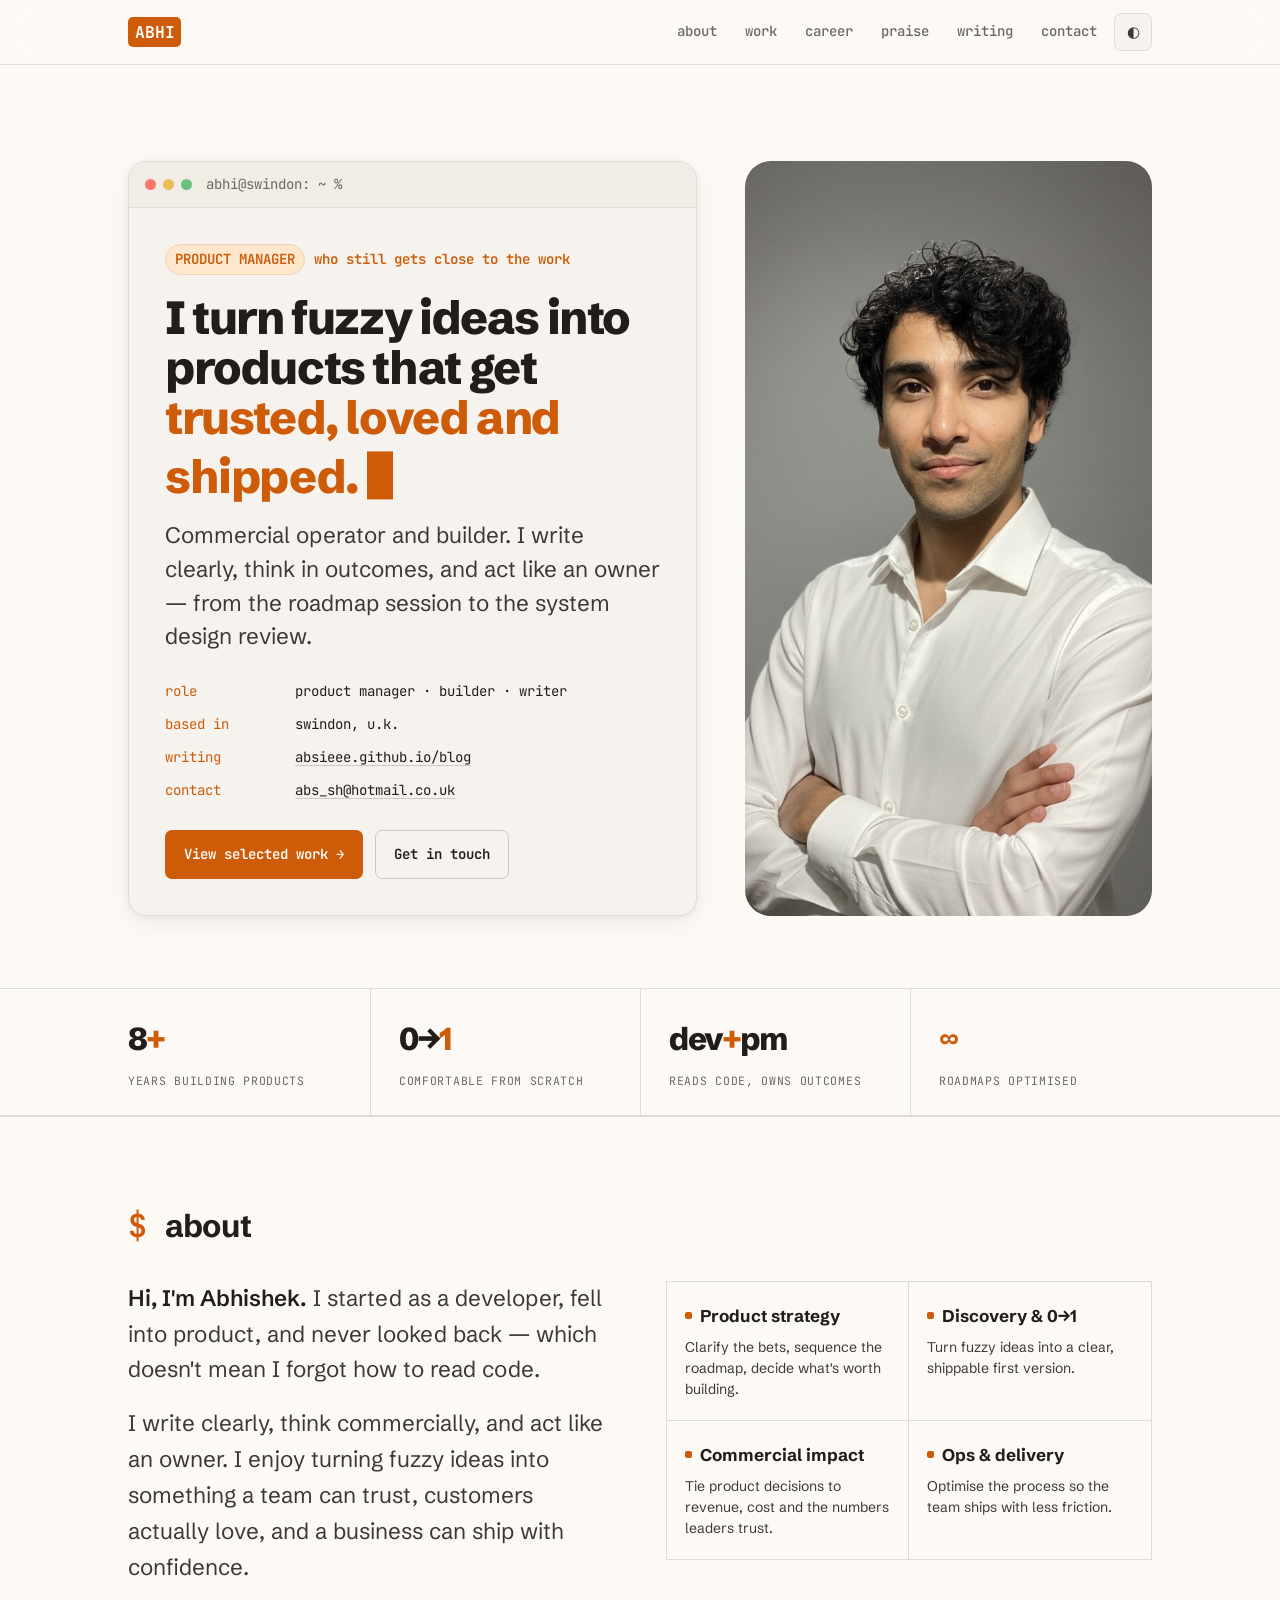
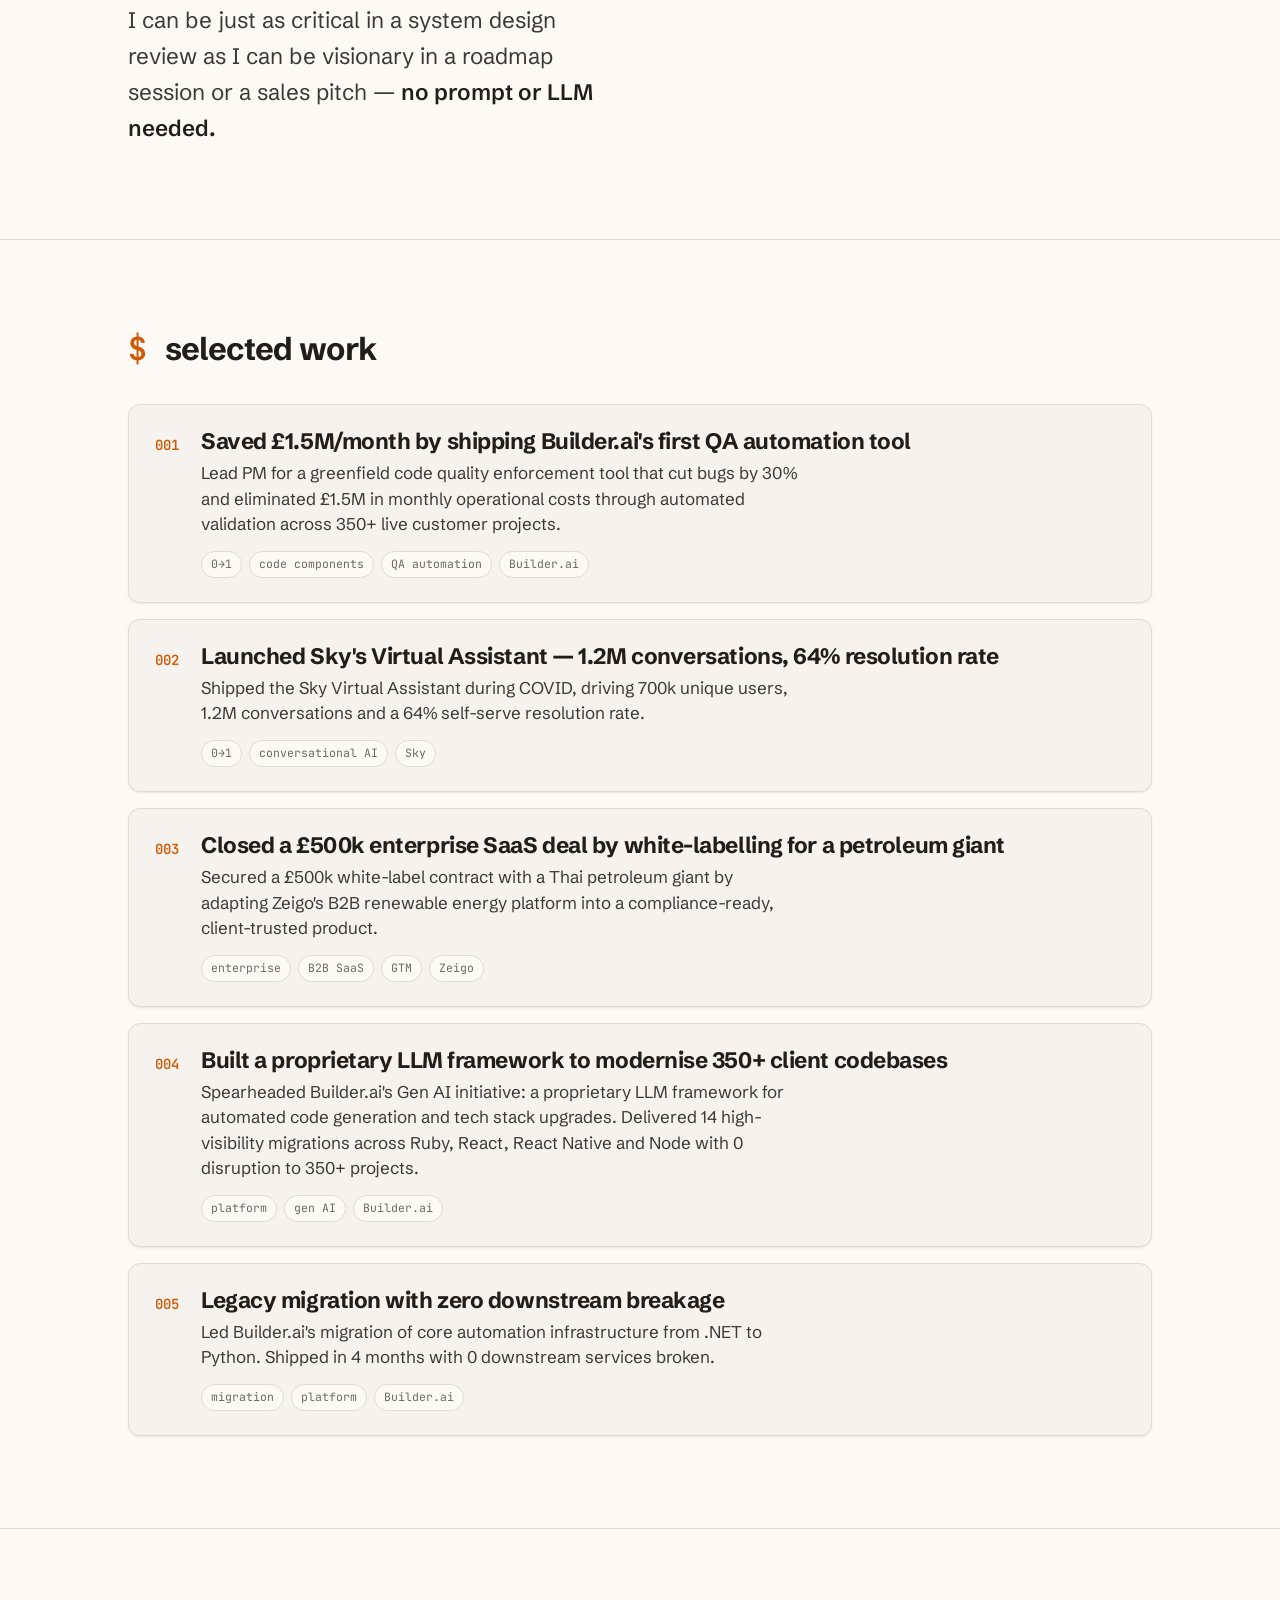
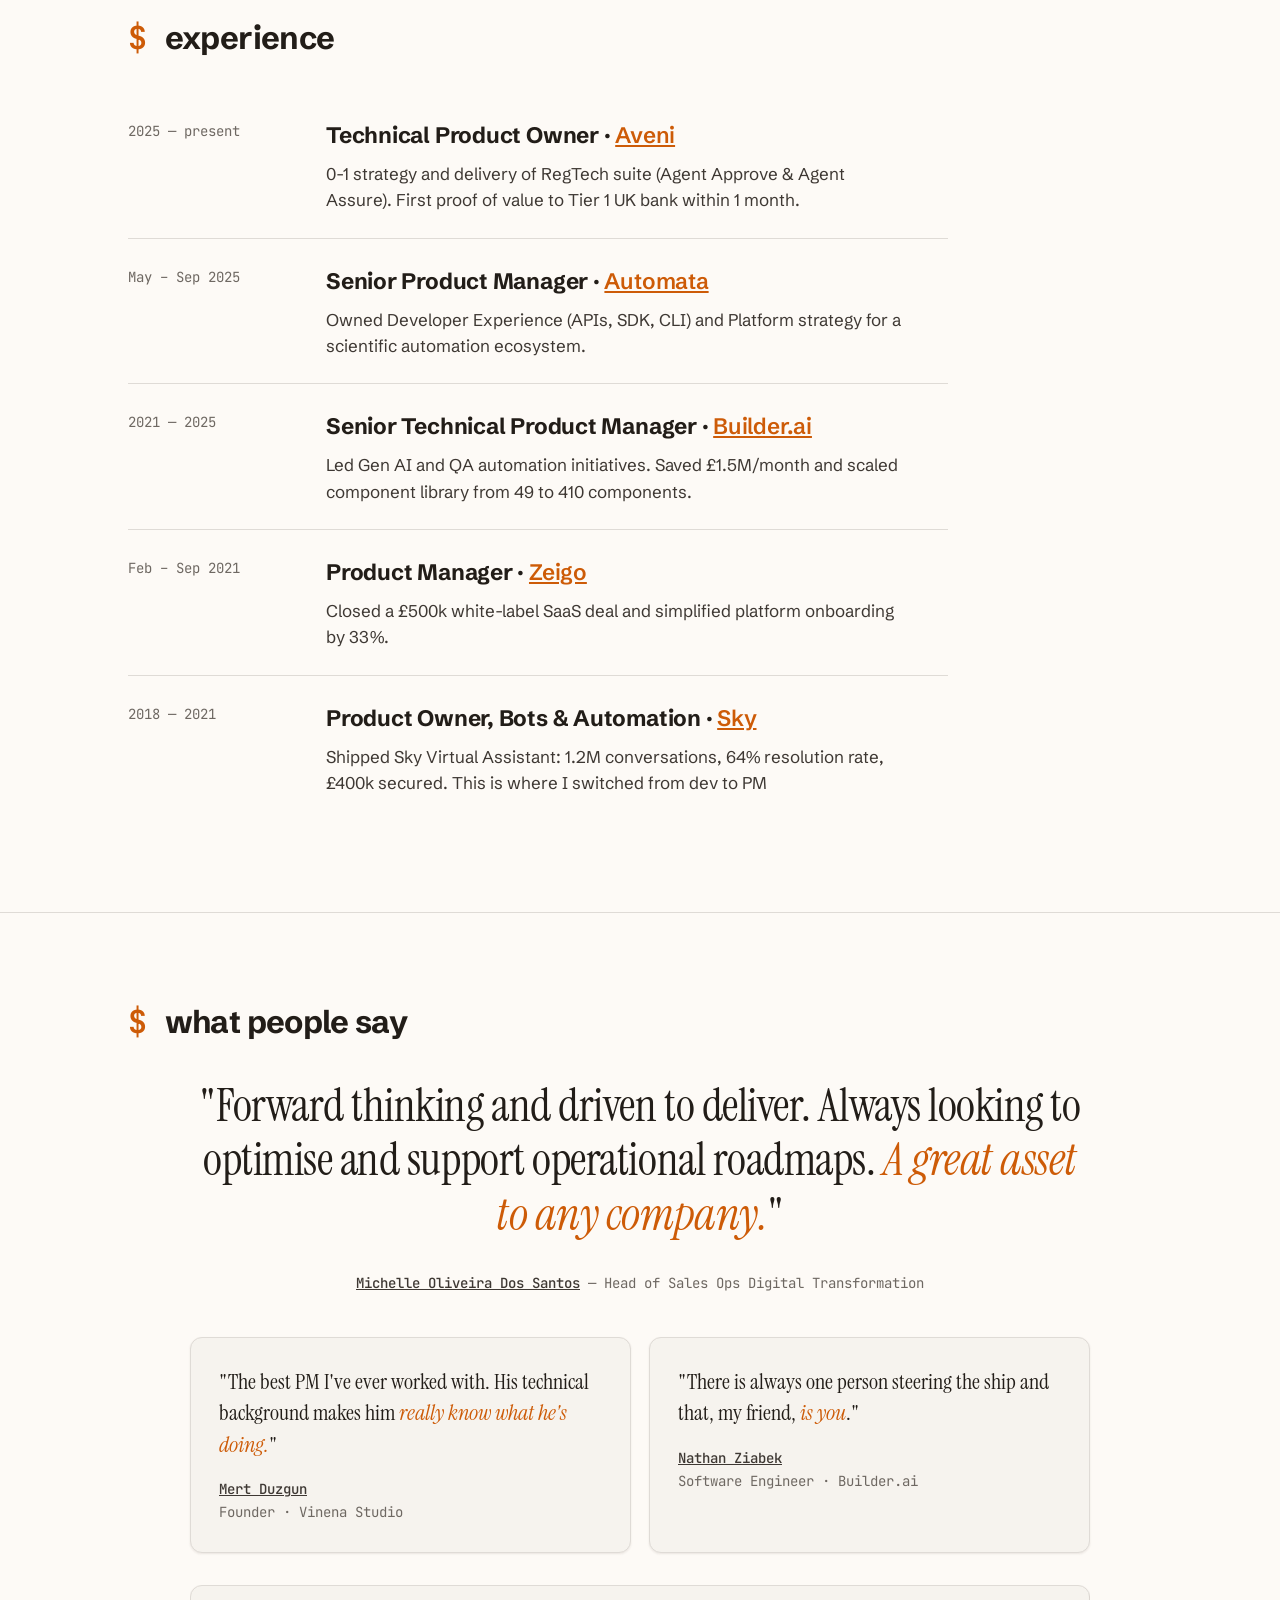
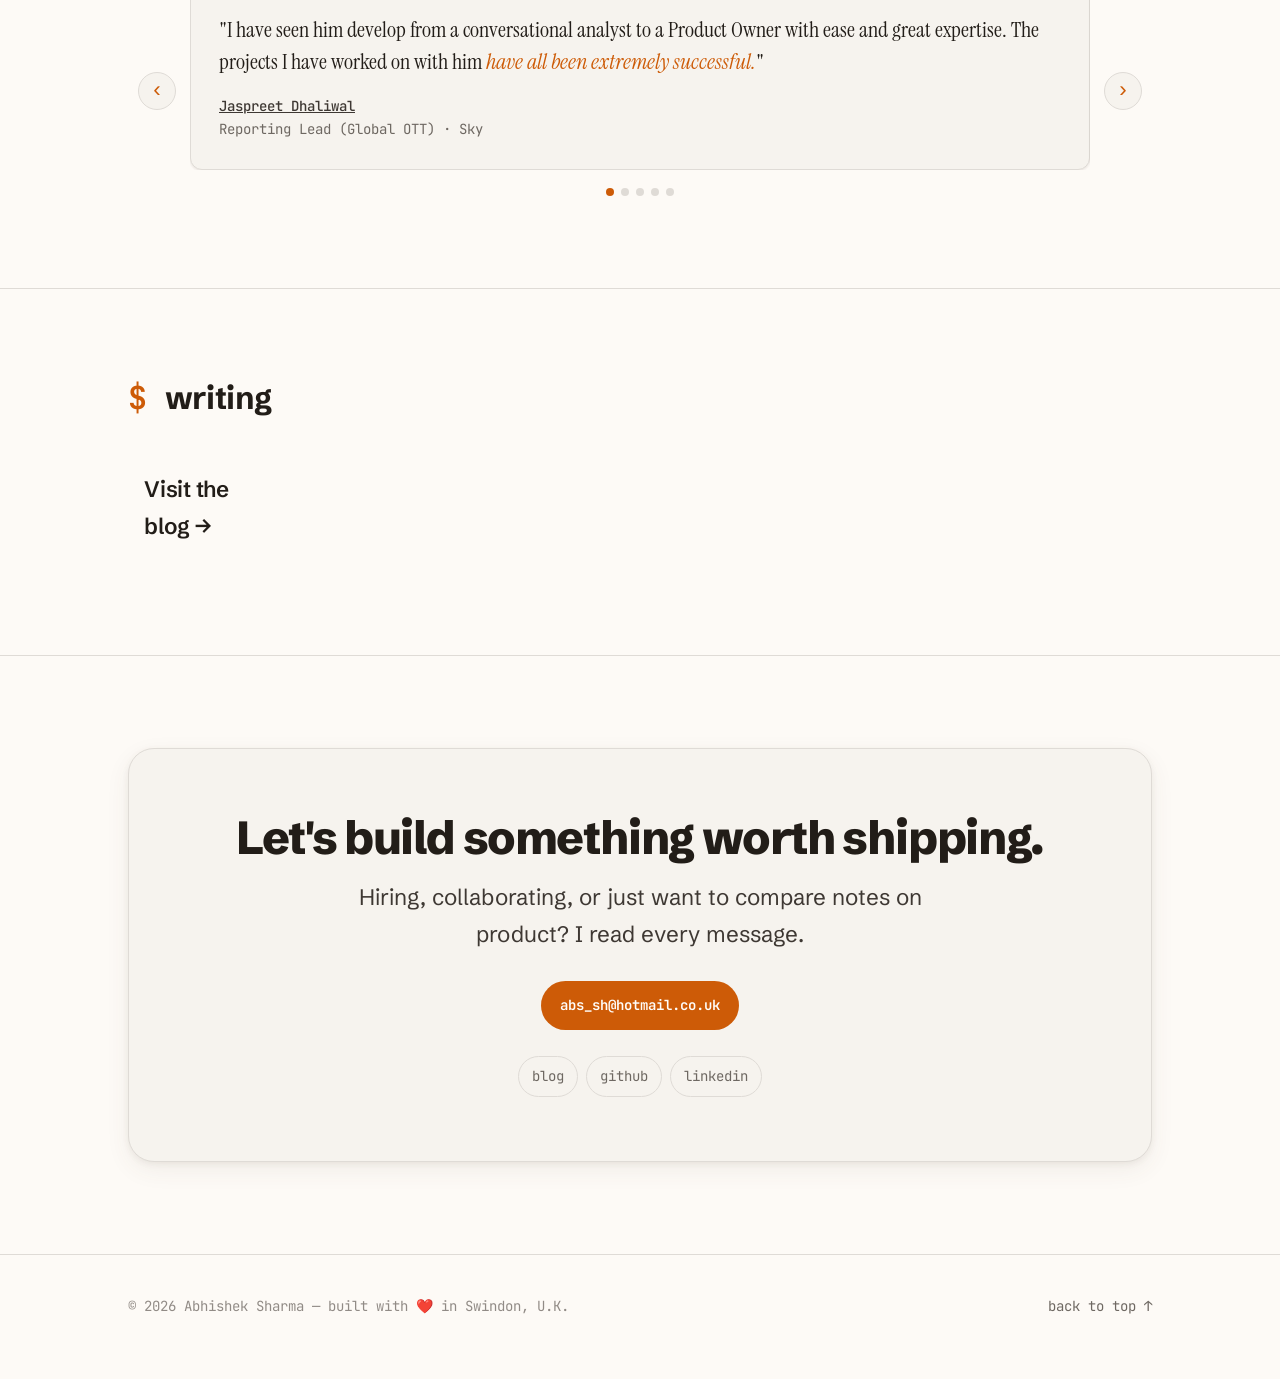
==== index.html @ 7f2d2cd7 "replace inline scripts with <script type="module" src="js/main.js">" ====
<!DOCTYPE html>
<html lang="en" data-theme="light">
<head>
<meta charset="UTF-8">
<meta name="viewport" content="width=device-width, initial-scale=1">
<title>Abhishek Sharma — Product Manager</title>
<link rel="icon" href="favicon.svg" type="image/svg+xml">
<meta name="description" content="Abhishek Sharma — product manager, builder, writer. Commercial operator who still gets close to the work.">
<link rel="preconnect" href="https://fonts.googleapis.com">
<link rel="preconnect" href="https://fonts.gstatic.com" crossorigin>
<link href="https://fonts.googleapis.com/css2?family=Instrument+Serif:ital@0;1&family=Schibsted+Grotesk:wght@400;500;600;700;800&family=JetBrains+Mono:wght@400;500;600;700&display=swap" rel="stylesheet">
<link rel="stylesheet" href="css/tokens.css">
<link rel="stylesheet" href="css/main.css">
</head>
<body>

<header class="bar">
  <div class="wrap">
    <a class="brand" href="#top"><b>ABHI</b></a>
    <nav class="top">
      <a href="#about">about</a>
      <a href="#work">work</a>
      <a href="#experience">career</a>
      <a href="#words">praise</a>
      <a href="#writing">writing</a>
      <a class="cta" href="#contact">contact</a>
      <button class="toggle" id="themeBtn" aria-label="Toggle theme" title="Toggle light / dark">◐</button>
    </nav>
  </div>
</header>

<main id="top">

  <!-- HERO -->
  <section class="hero">
    <div class="wrap hero-grid">
      <div class="term-card">
        <div class="term-head">
          <span class="lights"><i></i><i></i><i></i></span>
          <span class="ttl">abhi@swindon: ~ %</span>
        </div>
        <div class="term-body">
          <div class="kicker"><span class="pill">PRODUCT MANAGER</span> who still gets close to the work</div>
          <h1 class="headline">I turn fuzzy ideas into products that get <em>trusted, loved and shipped.</em><span class="caret"></span></h1>
          <p class="sub">Commercial operator and builder. I write clearly, think in outcomes, and act like an owner — from the roadmap session to the system design review.</p>

          <div class="meta-list">
            <div class="meta-row"><span class="k">role</span><span class="v">product manager · builder · writer</span></div>
            <div class="meta-row"><span class="k">based in</span><span class="v">swindon, u.k.</span></div>
            <div class="meta-row"><span class="k">writing</span><span class="v"><a href="https://absieee.github.io/blog">absieee.github.io/blog</a></span></div>
            <div class="meta-row"><span class="k">contact</span><span class="v"><a href="mailto:abs_sh@hotmail.co.uk">abs_sh@hotmail.co.uk</a></span></div>
          </div>

          <div class="cta-row">
            <a class="btn primary" href="#work">View selected work →</a>
            <a class="btn ghost" href="#contact">Get in touch</a>
          </div>
        </div>
      </div>

      <div class="portrait"><img src="images/photo.jpg" alt="Abhishek Sharma" style="width:100%;height:100%;object-fit:cover;display:block;"></div>
    </div>
  </section>

  <!-- METRICS STRIP -->
  <div class="metrics-wrap">
    <div class="metrics">
      <div class="metric"><div class="big">8<i>+</i></div><div class="cap">years building products</div></div>
      <div class="metric"><div class="big">0→<i>1</i></div><div class="cap">comfortable from scratch</div></div>
      <div class="metric"><div class="big">dev<i>+</i>pm</div><div class="cap">reads code, owns outcomes</div></div>
      <div class="metric"><div class="big"><i>∞</i></div><div class="cap">roadmaps optimised</div></div>
    </div>
  </div>

  <!-- ABOUT + CAPABILITIES -->
  <section class="blk" id="about">
    <div class="wrap">
      <div class="sec-head">
        <h2 class="prompt">about</h2>
      </div>
      <div class="about-grid">
        <div class="about-text">
          <p><strong>Hi, I'm Abhishek.</strong> I started as a developer, fell into product, and never looked back — which doesn't mean I forgot how to read code.</p>
          <p>I write clearly, think commercially, and act like an owner. I enjoy turning fuzzy ideas into something a team can trust, customers actually love, and a business can ship with confidence.</p>
          <p>I can be just as critical in a system design review as I can be visionary in a roadmap session or a sales pitch — <strong>no prompt or LLM needed.</strong></p>
        </div>
        <div class="caps">
          <div class="cap-cell"><div class="h">Product strategy</div><p>Clarify the bets, sequence the roadmap, decide what's worth building.</p></div>
          <div class="cap-cell"><div class="h">Discovery &amp; 0→1</div><p>Turn fuzzy ideas into a clear, shippable first version.</p></div>
          <div class="cap-cell"><div class="h">Commercial impact</div><p>Tie product decisions to revenue, cost and the numbers leaders trust.</p></div>
          <div class="cap-cell"><div class="h">Ops &amp; delivery</div><p>Optimise the process so the team ships with less friction.</p></div>
        </div>
      </div>
    </div>
  </section>

  <!-- SELECTED WORK -->
  <section class="blk" id="work">
    <div class="wrap">
      <div class="sec-head">
        <h2 class="prompt">selected work</h2>
      </div>
      <div id="work-list" class="work-list"></div>
    </div>
  </section>

  <!-- EXPERIENCE -->
  <section class="blk" id="experience">
    <div class="wrap">
      <div class="sec-head">
        <h2 class="prompt">experience</h2>
      </div>
      <div id="experience-tl" class="tl"></div>
    </div>
  </section>

  <!-- TESTIMONIALS -->
  <section class="blk" id="words">
    <div class="wrap">
      <div class="sec-head">
        <h2 class="prompt">what people say</h2>
      </div>

      <div id="pull-quote" class="pull"></div>
      <div id="quotes-row" class="quotes-row"></div>
      <div id="quotes-carousel" class="quotes-carousel" style="display:none">
        <button class="carousel-btn carousel-prev" aria-label="Previous">&#8249;</button>
        <div class="carousel-track-wrap">
          <div id="carousel-track" class="carousel-track"></div>
        </div>
        <button class="carousel-btn carousel-next" aria-label="Next">&#8250;</button>
        <div id="carousel-dots" class="carousel-dots"></div>
      </div>
    </div>
  </section>

  <!-- WRITING -->
  <section class="blk" id="writing">
    <div class="wrap">
      <div class="sec-head">
        <h2 class="prompt">writing</h2>
      </div>
      <div id="posts-list" class="posts"></div>
    </div>
  </section>

  <!-- CONTACT -->
  <section class="blk" id="contact">
    <div class="wrap">
      <div class="contact">
        <h2>Let's build something worth shipping.</h2>
        <p>Hiring, collaborating, or just want to compare notes on product? I read every message.</p>
        <div class="cta-row">
          <a class="btn primary pill-btn" href="mailto:abs_sh@hotmail.co.uk">abs_sh@hotmail.co.uk</a>
        </div>
        <div class="links">
          <a href="https://absieee.github.io/blog">blog</a>
          <a href="https://github.com/absieee">github</a>
          <a href="https://www.linkedin.com/in/abssh/" target="_blank" rel="noopener noreferrer">linkedin</a>
        </div>
      </div>
    </div>
  </section>

</main>

<footer>
  <div class="wrap">
    <span>© 2026 Abhishek Sharma — built with ❤️ in Swindon, U.K.</span>
    <a href="#top">back to top ↑</a>
  </div>
</footer>

<script type="module" src="js/main.js"></script>
</body>
</html>
---- css/tokens.css ----
/* ============================================================
   ABHI — Shared design tokens
   Warm paper + true-dark, refined orange accent.
   Used across all three directions + the design-system doc.
   ============================================================ */

:root {
  /* ---- Warm light (default) ---- */
  --bg:        oklch(0.987 0.006 78);   /* warm paper            */
  --surface:   oklch(0.965 0.008 78);   /* raised card           */
  --surface-2: oklch(0.945 0.010 78);   /* sunken / code well    */
  --text:      oklch(0.235 0.012 60);   /* near-black, warm      */
  --text-2:    oklch(0.345 0.012 60);   /* secondary body        */
  --muted:     oklch(0.520 0.012 62);   /* labels, metadata      */
  --faint:     oklch(0.640 0.010 64);   /* ghosted               */
  --border:    oklch(0.892 0.008 72);   /* hairlines             */
  --border-2:  oklch(0.835 0.010 72);   /* stronger divider      */

  --accent:        oklch(0.605 0.165 47);  /* orange, AA on paper */
  --accent-strong: oklch(0.520 0.150 45);  /* hover / pressed     */
  --accent-tint:   oklch(0.945 0.045 65);  /* soft fill           */
  --accent-line:   oklch(0.880 0.060 60);  /* tinted border       */
  --on-accent:     oklch(0.995 0.004 78);  /* text on orange      */

  --shadow-sm: 0 1px 2px oklch(0.4 0.03 60 / 0.06), 0 1px 3px oklch(0.4 0.03 60 / 0.05);
  --shadow-md: 0 2px 6px oklch(0.4 0.03 60 / 0.07), 0 8px 24px oklch(0.4 0.03 60 / 0.07);
  --shadow-lg: 0 4px 12px oklch(0.4 0.03 60 / 0.08), 0 20px 48px oklch(0.4 0.03 60 / 0.10);

  /* ---- Type ---- */
  --font-sans: "Schibsted Grotesk", ui-sans-serif, system-ui, sans-serif;
  --font-serif: "Newsreader", Georgia, "Times New Roman", serif;
  --font-mono: "JetBrains Mono", ui-monospace, "SF Mono", Menlo, monospace;

  /* ---- Scale (rem) ---- */
  --step--1: clamp(0.82rem, 0.80rem + 0.1vw, 0.875rem);
  --step-0:  clamp(1rem, 0.96rem + 0.18vw, 1.0625rem);
  --step-1:  clamp(1.2rem, 1.12rem + 0.4vw, 1.4rem);
  --step-2:  clamp(1.5rem, 1.34rem + 0.8vw, 2rem);
  --step-3:  clamp(2rem, 1.7rem + 1.5vw, 3rem);
  --step-4:  clamp(2.7rem, 2.1rem + 3vw, 4.5rem);
  --step-5:  clamp(3.4rem, 2.4rem + 5vw, 6rem);

  /* ---- Space / radius ---- */
  --r-sm: 7px;
  --r-md: 12px;
  --r-lg: 18px;
  --r-xl: 26px;
  --maxw: 1080px;
}

:root[data-theme="dark"] {
  --bg:        oklch(0.178 0.010 62);
  --surface:   oklch(0.214 0.012 62);
  --surface-2: oklch(0.246 0.013 62);
  --text:      oklch(0.940 0.010 80);
  --text-2:    oklch(0.840 0.012 78);
  --muted:     oklch(0.680 0.014 72);
  --faint:     oklch(0.560 0.014 68);
  --border:    oklch(0.300 0.012 64);
  --border-2:  oklch(0.360 0.014 64);

  --accent:        oklch(0.760 0.155 58);
  --accent-strong: oklch(0.820 0.150 60);
  --accent-tint:   oklch(0.300 0.060 55);
  --accent-line:   oklch(0.380 0.080 55);
  --on-accent:     oklch(0.180 0.030 60);

  --shadow-sm: 0 1px 2px oklch(0 0 0 / 0.4);
  --shadow-md: 0 2px 8px oklch(0 0 0 / 0.45), 0 12px 32px oklch(0 0 0 / 0.35);
  --shadow-lg: 0 6px 18px oklch(0 0 0 / 0.5), 0 28px 60px oklch(0 0 0 / 0.45);
}

* { box-sizing: border-box; }
html { -webkit-text-size-adjust: 100%; }
body { margin: 0; }

::selection { background: var(--accent-tint); color: var(--text); }

/* Smooth theme transition */
:root, :root * {
  transition: background-color .35s ease, border-color .35s ease, color .25s ease;
}
@media (prefers-reduced-motion: reduce) {
  :root, :root * { transition: none !important; }
}
---- css/main.css ----
body {
  font-family: var(--font-sans);
  background: var(--bg);
  color: var(--text);
  font-size: var(--step-0);
  line-height: 1.65;
  -webkit-font-smoothing: antialiased;
}
a { color: inherit; }
h1, h2, h3, h4 { margin: 0; line-height: 1.08; letter-spacing: -0.02em; font-weight: 700; }
p { margin: 0; }
.wrap { max-width: var(--maxw); margin: 0 auto; padding: 0 28px; }
.serif { font-family: "Instrument Serif", var(--font-serif); font-weight: 400; }
.mono { font-family: var(--font-mono); }
.label { font-family: var(--font-mono); font-size: var(--step--1); color: var(--muted); letter-spacing: 0.02em; font-weight: 500; }
.prompt::before { content: "$ "; color: var(--accent); font-family: var(--font-mono); font-weight: 600; }
.caret {
  display: inline-block;
  width: .55em;
  height: 1.05em;
  background: var(--accent);
  margin-left: .18em;
  transform: translateY(.16em);
  animation: blink 1.15s steps(1) infinite;
}
@keyframes blink { 50% { opacity: 0; } }
@media (prefers-reduced-motion: reduce) { .caret { animation: none; } }

/* ---- top bar ---- */
header.bar {
  position: sticky;
  top: 0;
  z-index: 40;
  background: color-mix(in oklab, var(--bg) 82%, transparent);
  backdrop-filter: blur(12px) saturate(1.3);
  border-bottom: 1px solid var(--border);
}
.bar .wrap { display: flex; align-items: center; justify-content: space-between; height: 64px; }
.brand {
  display: flex;
  align-items: center;
  gap: 10px;
  font-family: var(--font-mono);
  font-weight: 700;
  font-size: 1.02rem;
  letter-spacing: -0.01em;
  text-decoration: none;
  color: var(--text);
}
.brand b { background: var(--accent); color: var(--on-accent); padding: 2px 7px; border-radius: 5px; }
nav.top { display: flex; gap: 6px; align-items: center; }
nav.top a {
  font-family: var(--font-mono);
  font-size: var(--step--1);
  text-decoration: none;
  color: var(--muted);
  padding: 7px 11px;
  border-radius: var(--r-sm);
  font-weight: 500;
}
nav.top a:hover { color: var(--text); background: var(--surface); }
.toggle {
  display: inline-grid;
  place-items: center;
  width: 38px;
  height: 38px;
  border-radius: var(--r-sm);
  border: 1px solid var(--border);
  background: var(--surface);
  cursor: pointer;
  color: var(--text-2);
  font-size: 15px;
}
.toggle:hover { border-color: var(--border-2); color: var(--accent); }
@media (max-width: 740px) { nav.top a:not(.cta) { display: none; } }

/* ---- hero ---- */
.hero { padding: clamp(48px, 8vw, 96px) 0 0; }
.hero-grid {
  display: grid;
  grid-template-columns: 1.4fr 1fr;
  gap: clamp(24px, 4vw, 48px);
  align-items: start;
}
@media (max-width: 860px) { .hero-grid { grid-template-columns: 1fr; } }
.term-card {
  background: var(--surface);
  border: 1px solid var(--border);
  border-radius: var(--r-lg);
  box-shadow: var(--shadow-md);
  overflow: hidden;
}
.term-head {
  display: flex;
  align-items: center;
  gap: 8px;
  padding: 11px 16px;
  border-bottom: 1px solid var(--border);
  background: var(--surface-2);
}
.term-head .lights { display: flex; gap: 7px; }
.term-head .lights i { width: 11px; height: 11px; border-radius: 50%; display: block; }
.term-head .lights i:nth-child(1) { background: oklch(0.72 0.16 28); }
.term-head .lights i:nth-child(2) { background: oklch(0.82 0.13 85); }
.term-head .lights i:nth-child(3) { background: oklch(0.74 0.13 150); }
.term-head .ttl { font-family: var(--font-mono); font-size: var(--step--1); color: var(--muted); margin-left: 6px; }
.term-body { padding: clamp(22px, 3.5vw, 36px); }
.kicker {
  display: inline-flex;
  align-items: center;
  gap: 9px;
  font-family: var(--font-mono);
  font-size: var(--step--1);
  color: var(--accent);
  font-weight: 600;
  margin-bottom: 18px;
}
.kicker .pill {
  border: 1px solid var(--accent-line);
  background: var(--accent-tint);
  color: var(--accent);
  padding: 3px 9px;
  border-radius: 100px;
}
h1.headline { font-size: var(--step-3); font-weight: 800; letter-spacing: -0.03em; max-width: 20ch; }
h1.headline em { font-style: normal; color: var(--accent); }
.sub { color: var(--text-2); font-size: var(--step-1); max-width: 54ch; margin-top: 18px; line-height: 1.5; }
.meta-list { margin-top: 26px; display: grid; gap: 10px; max-width: 520px; }
.meta-row {
  display: grid;
  grid-template-columns: 118px 1fr;
  gap: 12px;
  align-items: baseline;
  font-family: var(--font-mono);
  font-size: var(--step--1);
}
.meta-row .k { color: var(--accent); }
.meta-row .v a { color: var(--text); text-decoration: underline; text-decoration-color: var(--border-2); text-underline-offset: 3px; }
.meta-row .v a:hover { text-decoration-color: var(--accent); color: var(--accent); }
.cta-row { display: flex; flex-wrap: wrap; gap: 12px; margin-top: 28px; }
.btn {
  display: inline-flex;
  align-items: center;
  gap: 9px;
  font-family: var(--font-mono);
  font-weight: 600;
  font-size: var(--step--1);
  padding: 12px 18px;
  border-radius: var(--r-sm);
  text-decoration: none;
  cursor: pointer;
  border: 1px solid transparent;
}
.btn.primary { background: var(--accent); color: var(--on-accent); }
.btn.primary:hover { background: var(--accent-strong); }
.btn.ghost { background: transparent; color: var(--text); border-color: var(--border-2); }
.btn.ghost:hover { border-color: var(--accent); color: var(--accent); }
.btn.pill-btn { border-radius: 100px; }

/* portrait placeholder */
.portrait { border-radius: var(--r-xl); overflow: hidden; align-self: stretch; min-height: 380px; }
.portrait .ph { width: 100%; height: 100%; }
.ph {
  outline: 1px dashed var(--border-2);
  background: repeating-linear-gradient(
    135deg,
    transparent 0 11px,
    color-mix(in oklab, var(--accent) 9%, transparent) 11px 12px
  );
  display: grid;
  place-items: center;
  font-family: var(--font-mono);
  font-size: var(--step--1);
  color: var(--muted);
  text-align: center;
  padding: 18px;
  border-radius: var(--r-sm);
}
@media (max-width: 860px) { .portrait { max-width: 300px; min-height: 320px; order: -1; } }

/* ---- metrics strip ---- */
.metrics-wrap {
  border-top: 1px solid var(--border);
  border-bottom: 1px solid var(--border);
  margin-top: clamp(40px, 6vw, 72px);
}
.metrics {
  display: grid;
  grid-template-columns: repeat(4, 1fr);
  max-width: var(--maxw);
  margin: 0 auto;
}
.metric { padding: 24px 28px; border-left: 1px solid var(--border); }
.metric:first-child { border-left: none; }
.metric .big { font-size: var(--step-2); font-weight: 800; letter-spacing: -0.04em; color: var(--text); }
.metric .big i { font-style: normal; color: var(--accent); }
.metric .cap {
  font-family: var(--font-mono);
  font-size: 11.5px;
  color: var(--muted);
  margin-top: 6px;
  text-transform: uppercase;
  letter-spacing: 0.06em;
}
@media (max-width: 760px) {
  .metrics { grid-template-columns: 1fr 1fr; }
  .metric:nth-child(3) { border-left: none; }
}

/* ---- section frame ---- */
section.blk { padding: clamp(54px, 8vw, 92px) 0; border-top: 1px solid var(--border); }
.sec-head { display: flex; align-items: baseline; gap: 14px; margin-bottom: 38px; flex-wrap: wrap; }
.sec-head h2 { font-size: var(--step-2); font-weight: 700; }
.sec-no { font-family: var(--font-mono); font-size: var(--step--1); color: var(--accent); font-weight: 600; }
.sec-note { font-family: var(--font-mono); font-size: var(--step--1); color: var(--faint); margin-left: auto; }

/* ---- about ---- */
.about-grid { display: grid; grid-template-columns: 1fr 1fr; gap: clamp(24px, 4vw, 52px); }
.about-text { display: grid; gap: 18px; max-width: 560px; }
.about-text p { color: var(--text-2); font-size: var(--step-1); line-height: 1.6; }
.about-text p strong { color: var(--text); font-weight: 600; }
.caps {
  display: grid;
  grid-template-columns: 1fr 1fr;
  gap: 1px;
  background: var(--border);
  border: 1px solid var(--border);
  align-self: start;
}
.cap-cell { background: var(--bg); padding: 20px 18px; }
.cap-cell .h { font-weight: 700; font-size: var(--step-0); display: flex; align-items: center; gap: 8px; }
.cap-cell .h::before { content: ""; width: 7px; height: 7px; background: var(--accent); border-radius: 2px; }
.cap-cell p { font-size: var(--step--1); color: var(--text-2); margin-top: 7px; line-height: 1.5; }
@media (max-width: 760px) { .about-grid { grid-template-columns: 1fr; } }

/* ---- work ---- */
.work-list { display: grid; gap: 16px; }
.case {
  display: grid;
  grid-template-columns: auto 1fr auto;
  gap: 22px;
  align-items: center;
  text-decoration: none;
  color: inherit;
  background: var(--surface);
  border: 1px solid var(--border);
  border-radius: var(--r-md);
  padding: 24px 26px;
  box-shadow: var(--shadow-sm);
  transition: transform .18s ease, box-shadow .2s ease, border-color .2s ease;
}
.case:hover { transform: translateY(-3px); box-shadow: var(--shadow-md); border-color: var(--accent-line); }
.case .idx { font-family: var(--font-mono); font-size: var(--step--1); color: var(--accent); font-weight: 600; align-self: start; padding-top: 5px; }
.case h3 { font-size: var(--step-1); font-weight: 700; letter-spacing: -0.02em; }
.case .desc { color: var(--text-2); margin-top: 7px; font-size: var(--step-0); line-height: 1.5; max-width: 60ch; }
.case .chips { display: flex; flex-wrap: wrap; gap: 7px; margin-top: 14px; }
.case .chip {
  font-family: var(--font-mono);
  font-size: 11.5px;
  color: var(--muted);
  border: 1px solid var(--border);
  padding: 3px 9px;
  border-radius: 100px;
  background: var(--bg);
}
.case .arrow {
  font-family: var(--font-mono);
  color: var(--faint);
  font-size: 1.2rem;
  align-self: center;
  transition: transform .2s ease, color .2s ease;
}
.case:hover .arrow { transform: translateX(4px); color: var(--accent); }
@media (max-width: 640px) {
  .case { grid-template-columns: auto 1fr; }
  .case .arrow { display: none; }
}

/* ---- testimonials ---- */
.pull { max-width: 900px; margin: 0 auto; text-align: center; }
.pull blockquote {
  font-family: "Instrument Serif", var(--font-serif);
  font-weight: 400;
  font-size: var(--step-3);
  line-height: 1.18;
  letter-spacing: -0.01em;
  color: var(--text);
  margin: 0;
}
.pull blockquote .it { font-style: italic; color: var(--accent); }
.pull .by { margin-top: 30px; font-family: var(--font-mono); font-size: var(--step--1); color: var(--muted); }
.pull .by b { color: var(--text-2); font-weight: 500; }
.quotes-row {
  display: grid;
  grid-template-columns: 1fr 1fr;
  gap: 18px;
  margin-top: 42px;
  max-width: 900px;
  margin-left: auto;
  margin-right: auto;
}
.quote-card {
  background: var(--surface);
  border: 1px solid var(--border);
  border-radius: var(--r-md);
  padding: 28px;
  box-shadow: var(--shadow-sm);
}
.quote-card blockquote {
  font-family: "Instrument Serif", var(--font-serif);
  font-weight: 400;
  font-size: var(--step-1);
  line-height: 1.4;
  color: var(--text);
  margin: 0;
}
.quote-card blockquote .it { font-style: italic; color: var(--accent); }
.quote-card .by { margin-top: 18px; font-family: var(--font-mono); font-size: var(--step--1); color: var(--muted); }
.quote-card .by b { color: var(--text-2); font-weight: 500; }
@media (max-width: 720px) { .quotes-row { grid-template-columns: 1fr; } }

/* ---- testimonials carousel ---- */
.quotes-carousel {
  position: relative;
  max-width: 900px;
  margin: 32px auto 0;
  display: flex;
  flex-direction: column;
  align-items: center;
  gap: 18px;
}
.carousel-track-wrap {
  width: 100%;
  overflow: hidden;
}
.carousel-track {
  display: flex;
  transition: transform 0.35s cubic-bezier(0.4, 0, 0.2, 1);
}
.carousel-track .quote-card {
  flex: 0 0 100%;
  width: 100%;
  box-sizing: border-box;
}
.carousel-btn {
  position: absolute;
  top: 50%;
  transform: translateY(-50%);
  background: var(--surface);
  border: 1px solid var(--border);
  border-radius: 50%;
  width: 38px;
  height: 38px;
  font-size: 1.4rem;
  line-height: 1;
  color: var(--accent);
  cursor: pointer;
  display: flex;
  align-items: center;
  justify-content: center;
  z-index: 1;
  transition: background 0.15s;
}
.carousel-btn:hover { background: var(--border); }
.carousel-prev { left: -52px; }
.carousel-next { right: -52px; }
.carousel-dots {
  display: flex;
  gap: 7px;
}
.carousel-dot {
  width: 8px;
  height: 8px;
  border-radius: 50%;
  background: var(--border);
  border: none;
  cursor: pointer;
  padding: 0;
  transition: background 0.2s;
}
.carousel-dot.active { background: var(--accent); }
@media (max-width: 820px) {
  .carousel-prev { left: 0; }
  .carousel-next { right: 0; }
  .carousel-track-wrap { padding: 0 44px; }
}

/* ---- experience timeline ---- */
.tl { display: grid; gap: 0; max-width: 820px; }
.tl-item { display: grid; grid-template-columns: 170px 1fr; gap: 28px; padding: 24px 0; border-top: 1px solid var(--border); }
.tl-item:first-child { border-top: none; }
.tl-when { font-family: var(--font-mono); font-size: var(--step--1); color: var(--muted); padding-top: 3px; }
.tl-role { font-size: var(--step-1); font-weight: 700; letter-spacing: -0.01em; }
.tl-co { color: var(--accent); font-weight: 600; }
.tl-desc { color: var(--text-2); margin-top: 7px; line-height: 1.55; font-size: var(--step-0); max-width: 58ch; }
@media (max-width: 600px) { .tl-item { grid-template-columns: 1fr; gap: 6px; } }

/* ---- writing ---- */
.posts { display: grid; gap: 2px; }
.post {
  display: grid;
  grid-template-columns: 128px 1fr auto;
  gap: 20px;
  align-items: baseline;
  text-decoration: none;
  color: inherit;
  padding: 18px 16px;
  border-radius: var(--r-sm);
  transition: background .16s ease;
}
.post:hover { background: var(--surface); }
.post .date { font-family: var(--font-mono); font-size: var(--step--1); color: var(--faint); }
.post .pt { font-size: var(--step-1); font-weight: 600; letter-spacing: -0.01em; }
.post:hover .pt { color: var(--accent); }
.post .rd { font-family: var(--font-mono); font-size: var(--step--1); color: var(--faint); }
@media (max-width: 600px) {
  .post { grid-template-columns: 1fr; gap: 4px; }
  .post .rd { display: none; }
}

/* ---- contact ---- */
.contact {
  background: var(--surface);
  border: 1px solid var(--border);
  border-radius: var(--r-xl);
  padding: clamp(34px, 6vw, 64px);
  box-shadow: var(--shadow-md);
  text-align: center;
}
.contact h2 { font-size: var(--step-3); font-weight: 800; letter-spacing: -0.03em; }
.contact p { color: var(--text-2); font-size: var(--step-1); max-width: 46ch; margin: 16px auto 0; }
.contact .cta-row { justify-content: center; }
.links { display: flex; gap: 8px; justify-content: center; margin-top: 26px; flex-wrap: wrap; }
.links a {
  font-family: var(--font-mono);
  font-size: var(--step--1);
  color: var(--muted);
  text-decoration: none;
  padding: 8px 13px;
  border: 1px solid var(--border);
  border-radius: 100px;
}
.links a:hover { color: var(--accent); border-color: var(--accent-line); }

footer { padding: 40px 0 60px; border-top: 1px solid var(--border); }
footer .wrap {
  display: flex;
  justify-content: space-between;
  align-items: center;
  flex-wrap: wrap;
  gap: 14px;
  font-family: var(--font-mono);
  font-size: var(--step--1);
  color: var(--faint);
}
footer .wrap a { color: var(--muted); text-decoration: none; }
footer .wrap a:hover { color: var(--accent); }
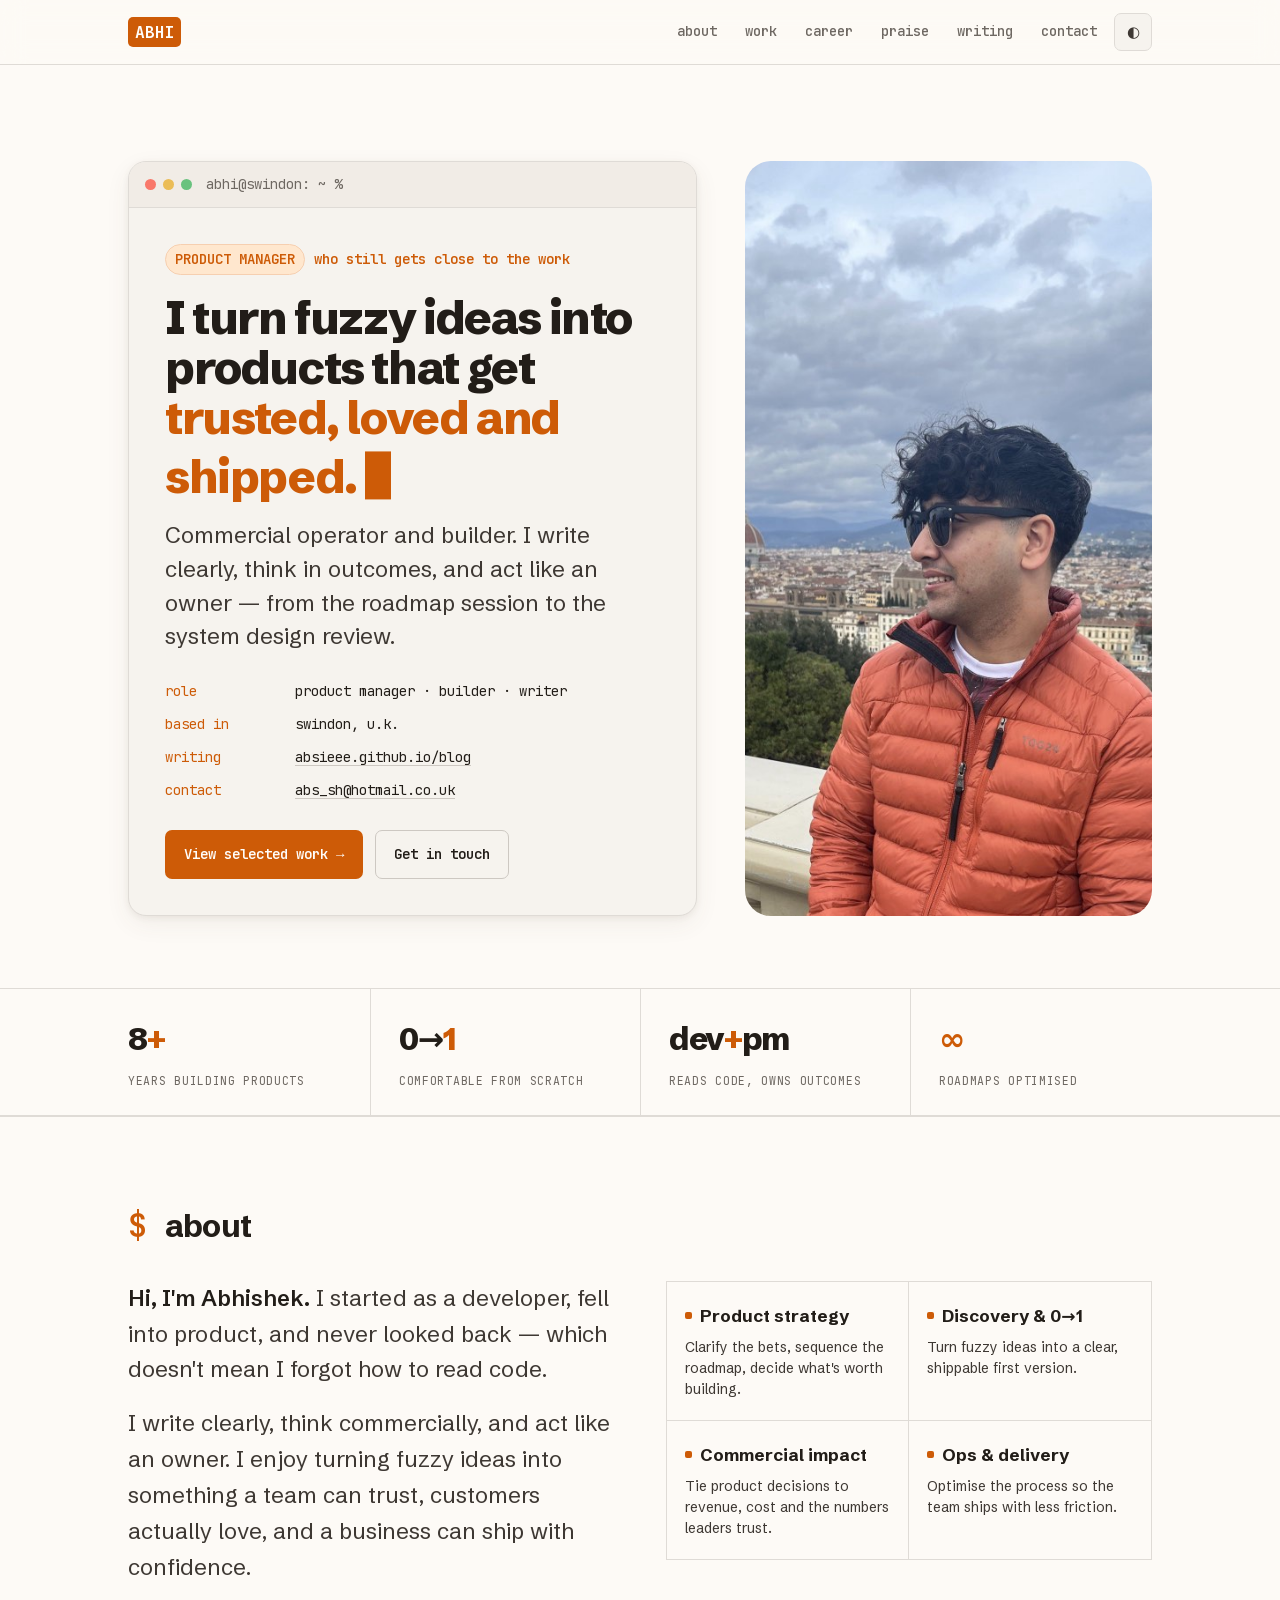
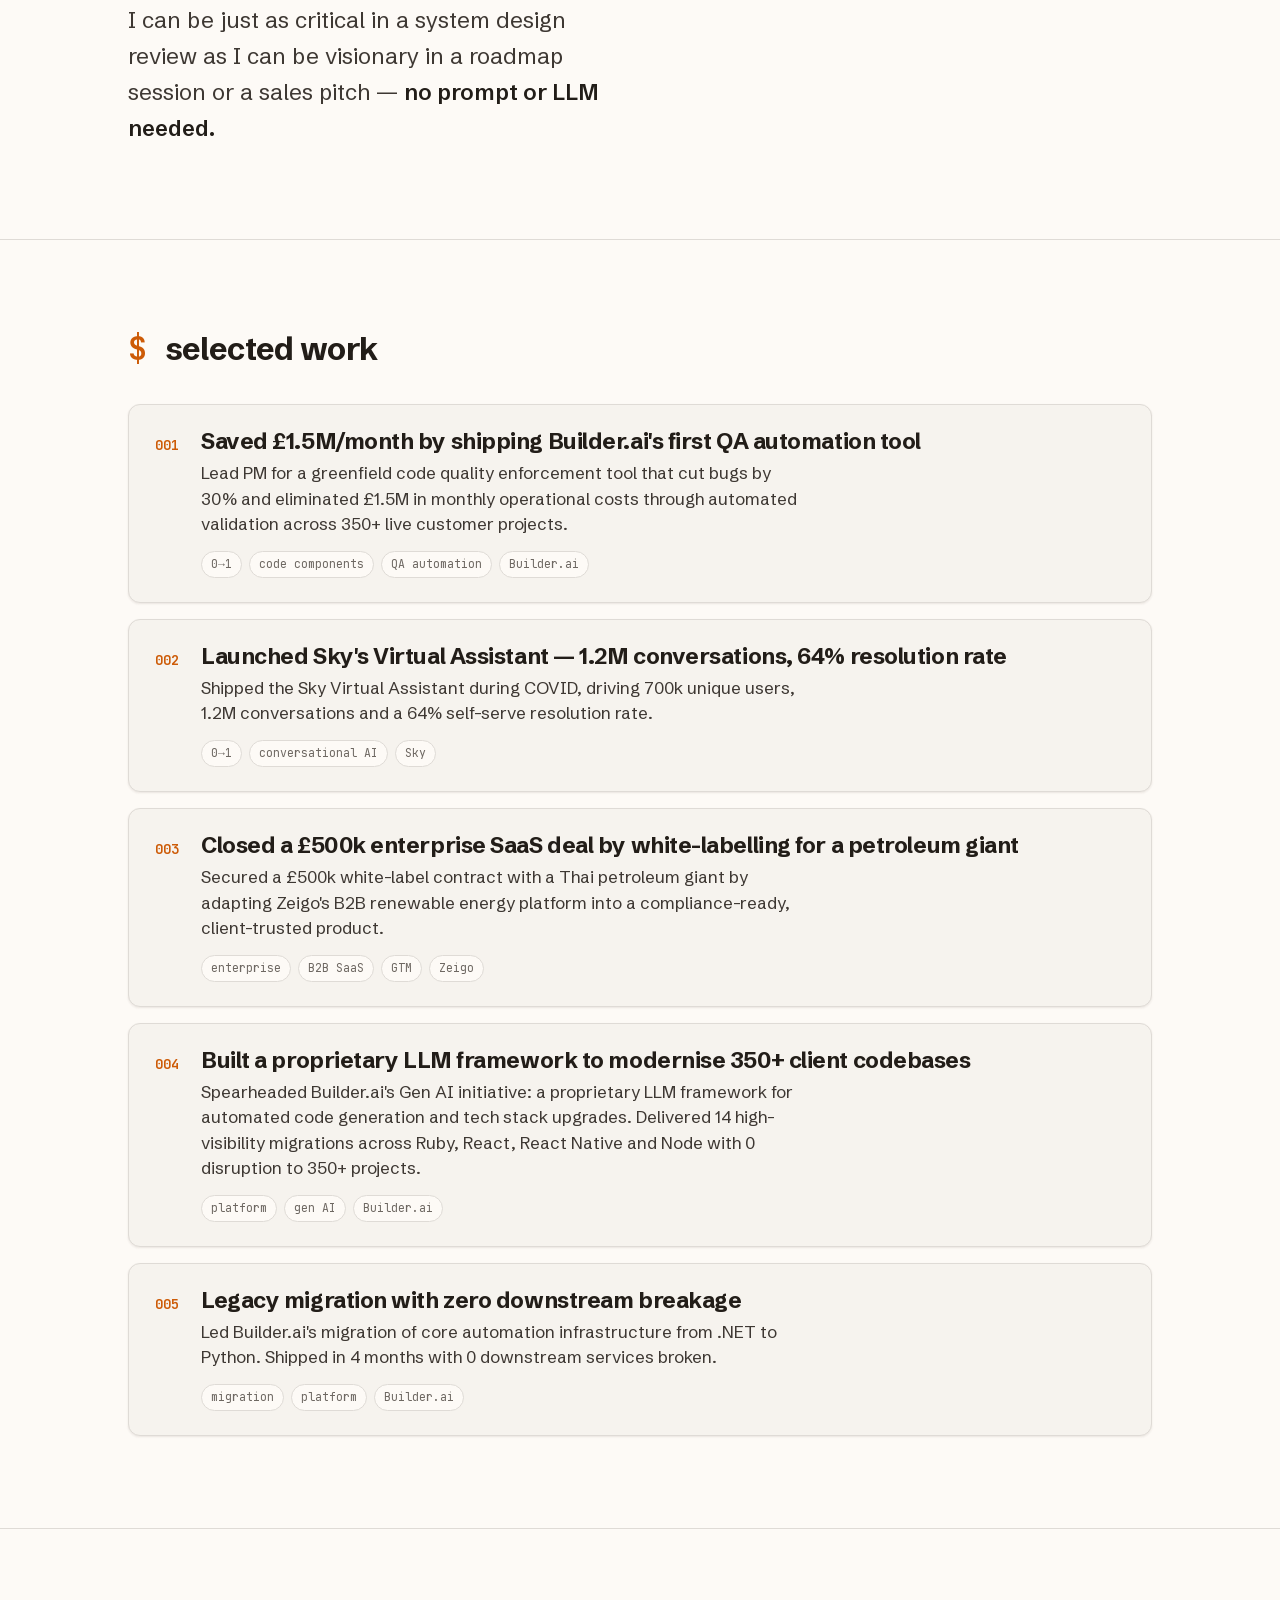
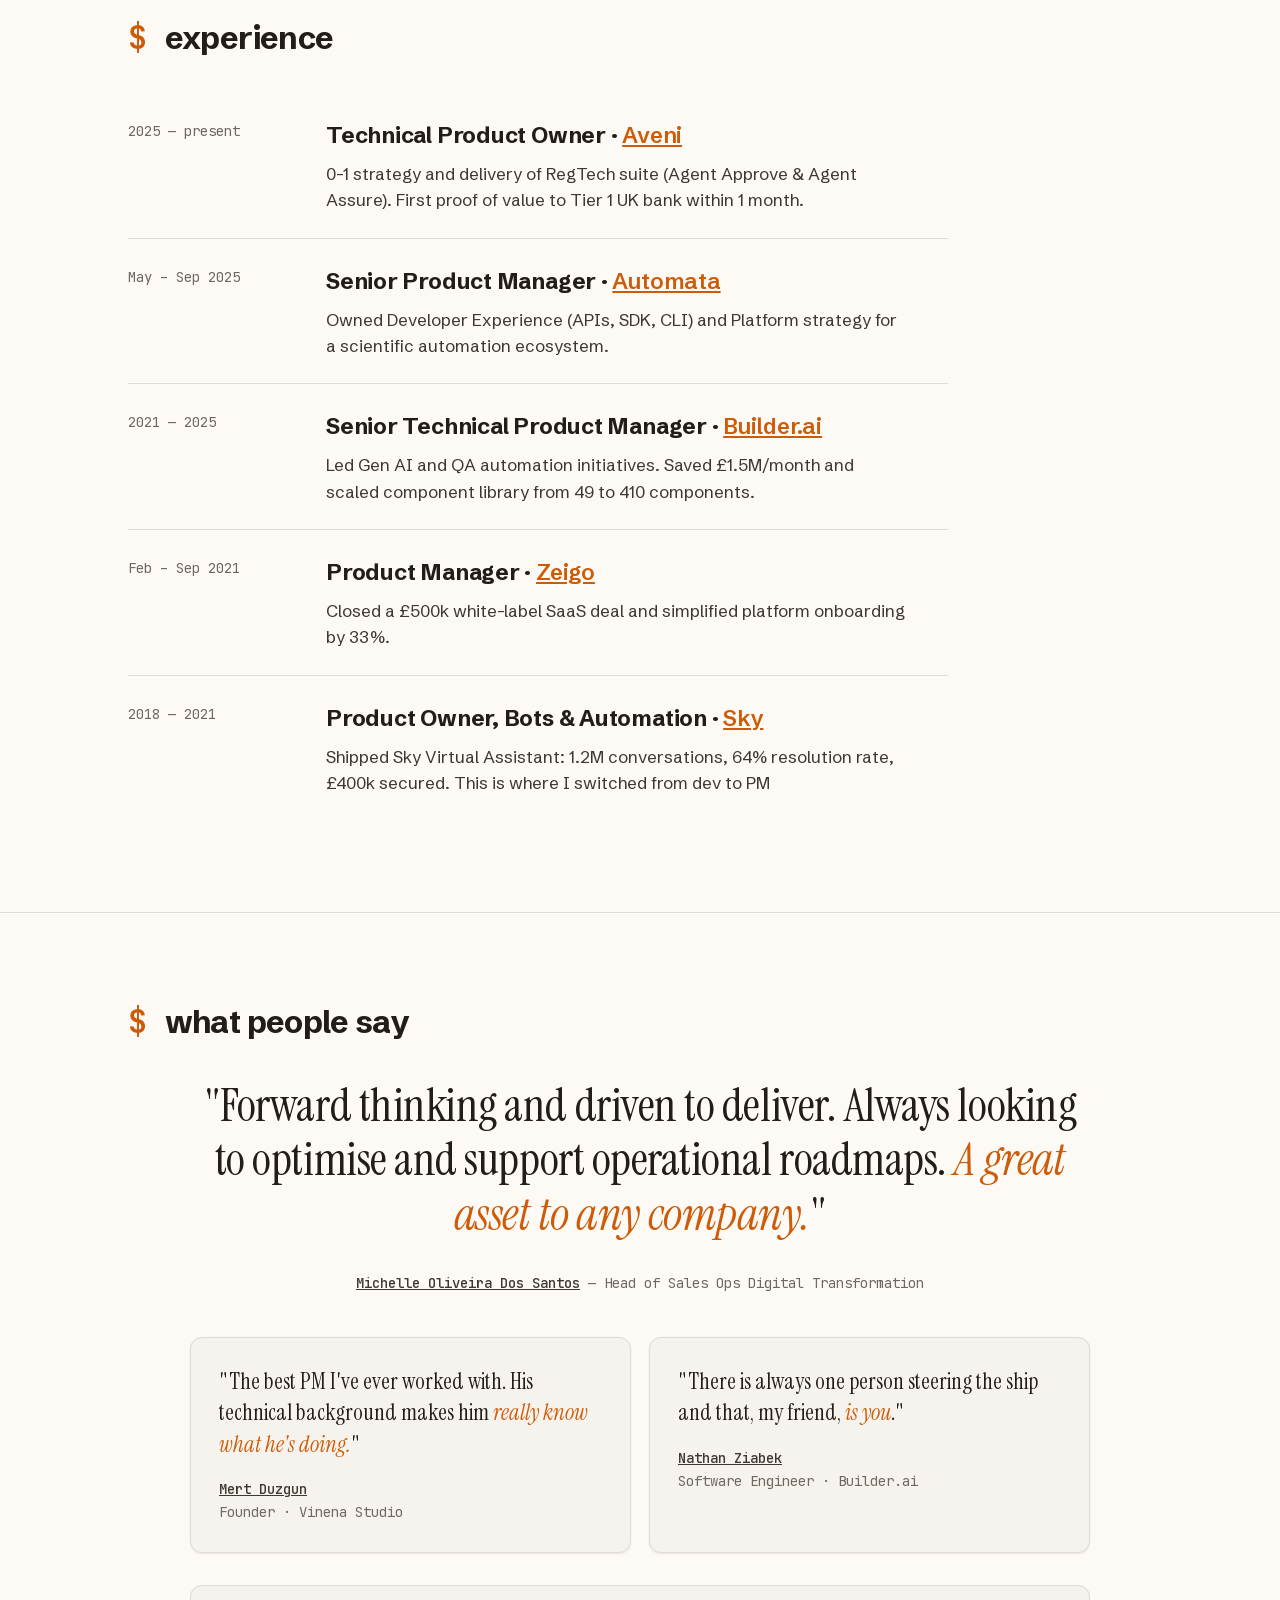
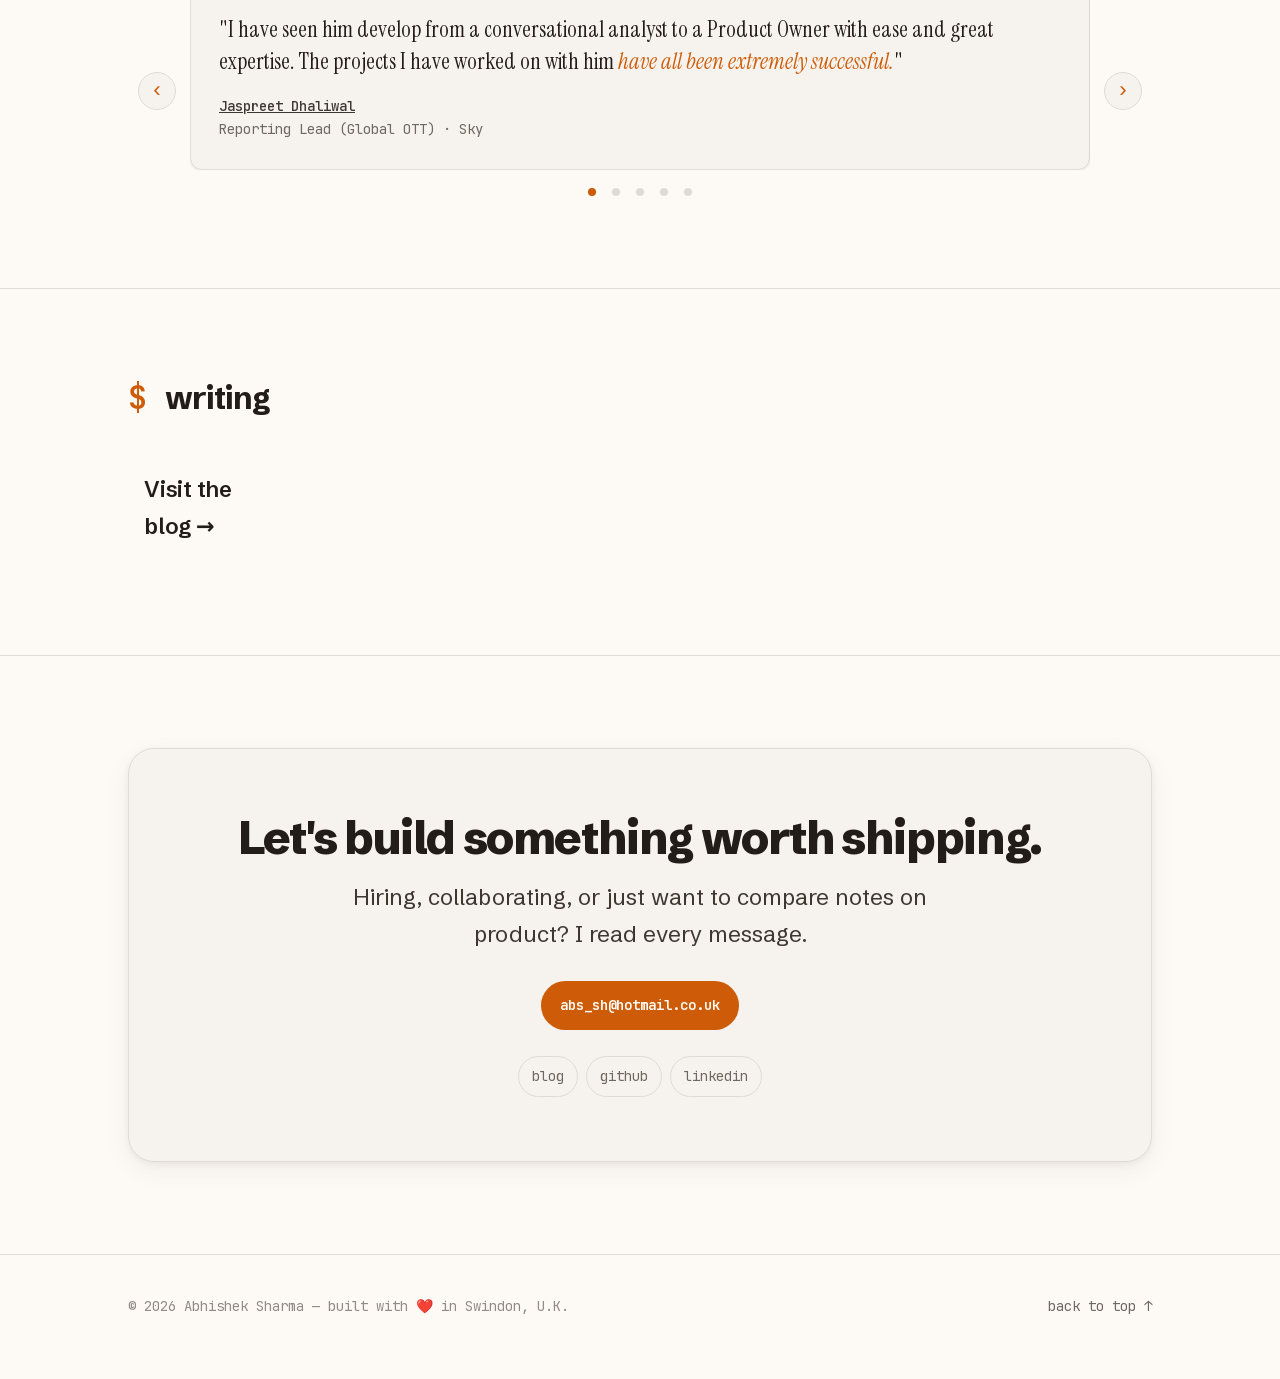
==== commit 6749dd52: "self-host fonts, add responsive portrait srcset with preload" ====
--- a/index.html
+++ b/index.html
@@ -6,11 +6,10 @@
 <title>Abhishek Sharma — Product Manager</title>
 <link rel="icon" href="favicon.svg" type="image/svg+xml">
 <meta name="description" content="Abhishek Sharma — product manager, builder, writer. Commercial operator who still gets close to the work.">
-<link rel="preconnect" href="https://fonts.googleapis.com">
-<link rel="preconnect" href="https://fonts.gstatic.com" crossorigin>
-<link href="https://fonts.googleapis.com/css2?family=Instrument+Serif:ital@0;1&family=Schibsted+Grotesk:wght@400;500;600;700;800&family=JetBrains+Mono:wght@400;500;600;700&display=swap" rel="stylesheet">
+<link rel="stylesheet" href="css/fonts.css">
 <link rel="stylesheet" href="css/tokens.css">
 <link rel="stylesheet" href="css/main.css">
+<link rel="preload" as="image" imagesrcset="images/photo-600.jpg 600w, images/photo.jpg 1200w" imagesizes="(max-width: 860px) 300px, 400px">
 </head>
 <body>
 
@@ -58,7 +57,7 @@
         </div>
       </div>
 
-      <div class="portrait"><img src="images/photo.jpg" alt="Abhishek Sharma" style="width:100%;height:100%;object-fit:cover;display:block;"></div>
+      <div class="portrait"><img src="images/photo.jpg" srcset="images/photo-600.jpg 600w, images/photo.jpg 1200w" sizes="(max-width: 860px) 300px, 400px" alt="Abhishek Sharma" style="width:100%;height:100%;object-fit:cover;display:block;"></div>
     </div>
   </section>
 
--- a/css/fonts.css
+++ b/css/fonts.css
@@ -0,0 +1,95 @@
+/* Self-hosted fonts (latin subset) — from Google Fonts css2 woff2 set */
+
+/* Instrument Serif */
+@font-face {
+  font-family: 'Instrument Serif';
+  font-style: normal;
+  font-weight: 400;
+  font-display: swap;
+  src: url("../fonts/instrument-serif-400.woff2") format("woff2");
+  unicode-range: U+0000-00FF, U+0131, U+0152-0153, U+02BB-02BC, U+02C6, U+02DA, U+02DC, U+0304, U+0308, U+0329, U+2000-206F, U+20AC, U+2122, U+2191, U+2193, U+2212, U+2215, U+FEFF, U+FFFD;
+}
+@font-face {
+  font-family: 'Instrument Serif';
+  font-style: italic;
+  font-weight: 400;
+  font-display: swap;
+  src: url("../fonts/instrument-serif-400-italic.woff2") format("woff2");
+  unicode-range: U+0000-00FF, U+0131, U+0152-0153, U+02BB-02BC, U+02C6, U+02DA, U+02DC, U+0304, U+0308, U+0329, U+2000-206F, U+20AC, U+2122, U+2191, U+2193, U+2212, U+2215, U+FEFF, U+FFFD;
+}
+
+/* Schibsted Grotesk */
+@font-face {
+  font-family: 'Schibsted Grotesk';
+  font-style: normal;
+  font-weight: 400;
+  font-display: swap;
+  src: url("../fonts/schibsted-grotesk-400.woff2") format("woff2");
+  unicode-range: U+0000-00FF, U+0131, U+0152-0153, U+02BB-02BC, U+02C6, U+02DA, U+02DC, U+0304, U+0308, U+0329, U+2000-206F, U+20AC, U+2122, U+2191, U+2193, U+2212, U+2215, U+FEFF, U+FFFD;
+}
+@font-face {
+  font-family: 'Schibsted Grotesk';
+  font-style: normal;
+  font-weight: 500;
+  font-display: swap;
+  src: url("../fonts/schibsted-grotesk-500.woff2") format("woff2");
+  unicode-range: U+0000-00FF, U+0131, U+0152-0153, U+02BB-02BC, U+02C6, U+02DA, U+02DC, U+0304, U+0308, U+0329, U+2000-206F, U+20AC, U+2122, U+2191, U+2193, U+2212, U+2215, U+FEFF, U+FFFD;
+}
+@font-face {
+  font-family: 'Schibsted Grotesk';
+  font-style: normal;
+  font-weight: 600;
+  font-display: swap;
+  src: url("../fonts/schibsted-grotesk-600.woff2") format("woff2");
+  unicode-range: U+0000-00FF, U+0131, U+0152-0153, U+02BB-02BC, U+02C6, U+02DA, U+02DC, U+0304, U+0308, U+0329, U+2000-206F, U+20AC, U+2122, U+2191, U+2193, U+2212, U+2215, U+FEFF, U+FFFD;
+}
+@font-face {
+  font-family: 'Schibsted Grotesk';
+  font-style: normal;
+  font-weight: 700;
+  font-display: swap;
+  src: url("../fonts/schibsted-grotesk-700.woff2") format("woff2");
+  unicode-range: U+0000-00FF, U+0131, U+0152-0153, U+02BB-02BC, U+02C6, U+02DA, U+02DC, U+0304, U+0308, U+0329, U+2000-206F, U+20AC, U+2122, U+2191, U+2193, U+2212, U+2215, U+FEFF, U+FFFD;
+}
+@font-face {
+  font-family: 'Schibsted Grotesk';
+  font-style: normal;
+  font-weight: 800;
+  font-display: swap;
+  src: url("../fonts/schibsted-grotesk-800.woff2") format("woff2");
+  unicode-range: U+0000-00FF, U+0131, U+0152-0153, U+02BB-02BC, U+02C6, U+02DA, U+02DC, U+0304, U+0308, U+0329, U+2000-206F, U+20AC, U+2122, U+2191, U+2193, U+2212, U+2215, U+FEFF, U+FFFD;
+}
+
+/* JetBrains Mono */
+@font-face {
+  font-family: 'JetBrains Mono';
+  font-style: normal;
+  font-weight: 400;
+  font-display: swap;
+  src: url("../fonts/jetbrains-mono-400.woff2") format("woff2");
+  unicode-range: U+0000-00FF, U+0131, U+0152-0153, U+02BB-02BC, U+02C6, U+02DA, U+02DC, U+0304, U+0308, U+0329, U+2000-206F, U+20AC, U+2122, U+2191, U+2193, U+2212, U+2215, U+FEFF, U+FFFD;
+}
+@font-face {
+  font-family: 'JetBrains Mono';
+  font-style: normal;
+  font-weight: 500;
+  font-display: swap;
+  src: url("../fonts/jetbrains-mono-500.woff2") format("woff2");
+  unicode-range: U+0000-00FF, U+0131, U+0152-0153, U+02BB-02BC, U+02C6, U+02DA, U+02DC, U+0304, U+0308, U+0329, U+2000-206F, U+20AC, U+2122, U+2191, U+2193, U+2212, U+2215, U+FEFF, U+FFFD;
+}
+@font-face {
+  font-family: 'JetBrains Mono';
+  font-style: normal;
+  font-weight: 600;
+  font-display: swap;
+  src: url("../fonts/jetbrains-mono-600.woff2") format("woff2");
+  unicode-range: U+0000-00FF, U+0131, U+0152-0153, U+02BB-02BC, U+02C6, U+02DA, U+02DC, U+0304, U+0308, U+0329, U+2000-206F, U+20AC, U+2122, U+2191, U+2193, U+2212, U+2215, U+FEFF, U+FFFD;
+}
+@font-face {
+  font-family: 'JetBrains Mono';
+  font-style: normal;
+  font-weight: 700;
+  font-display: swap;
+  src: url("../fonts/jetbrains-mono-700.woff2") format("woff2");
+  unicode-range: U+0000-00FF, U+0131, U+0152-0153, U+02BB-02BC, U+02C6, U+02DA, U+02DC, U+0304, U+0308, U+0329, U+2000-206F, U+20AC, U+2122, U+2191, U+2193, U+2212, U+2215, U+FEFF, U+FFFD;
+}
--- a/css/tokens.css
+++ b/css/tokens.css
@@ -55,7 +55,7 @@
   --text:      oklch(0.940 0.010 80);
   --text-2:    oklch(0.840 0.012 78);
   --muted:     oklch(0.680 0.014 72);
-  --faint:     oklch(0.560 0.014 68);
+  --faint:     oklch(0.610 0.014 68);   /* nudged up for 4.5:1 contrast on dark bg */
   --border:    oklch(0.300 0.012 64);
   --border-2:  oklch(0.360 0.014 64);
 
--- a/css/main.css
+++ b/css/main.css
@@ -366,7 +366,7 @@
 .carousel-next { right: -52px; }
 .carousel-dots {
   display: flex;
-  gap: 7px;
+  gap: 16px;
 }
 .carousel-dot {
   width: 8px;
@@ -377,6 +377,17 @@
   cursor: pointer;
   padding: 0;
   transition: background 0.2s;
+  position: relative;
+}
+/* Enlarge tap target to >=24x24 without changing the visual dot size */
+.carousel-dot::before {
+  content: "";
+  position: absolute;
+  top: 50%;
+  left: 50%;
+  width: 24px;
+  height: 24px;
+  transform: translate(-50%, -50%);
 }
 .carousel-dot.active { background: var(--accent); }
 @media (max-width: 820px) {
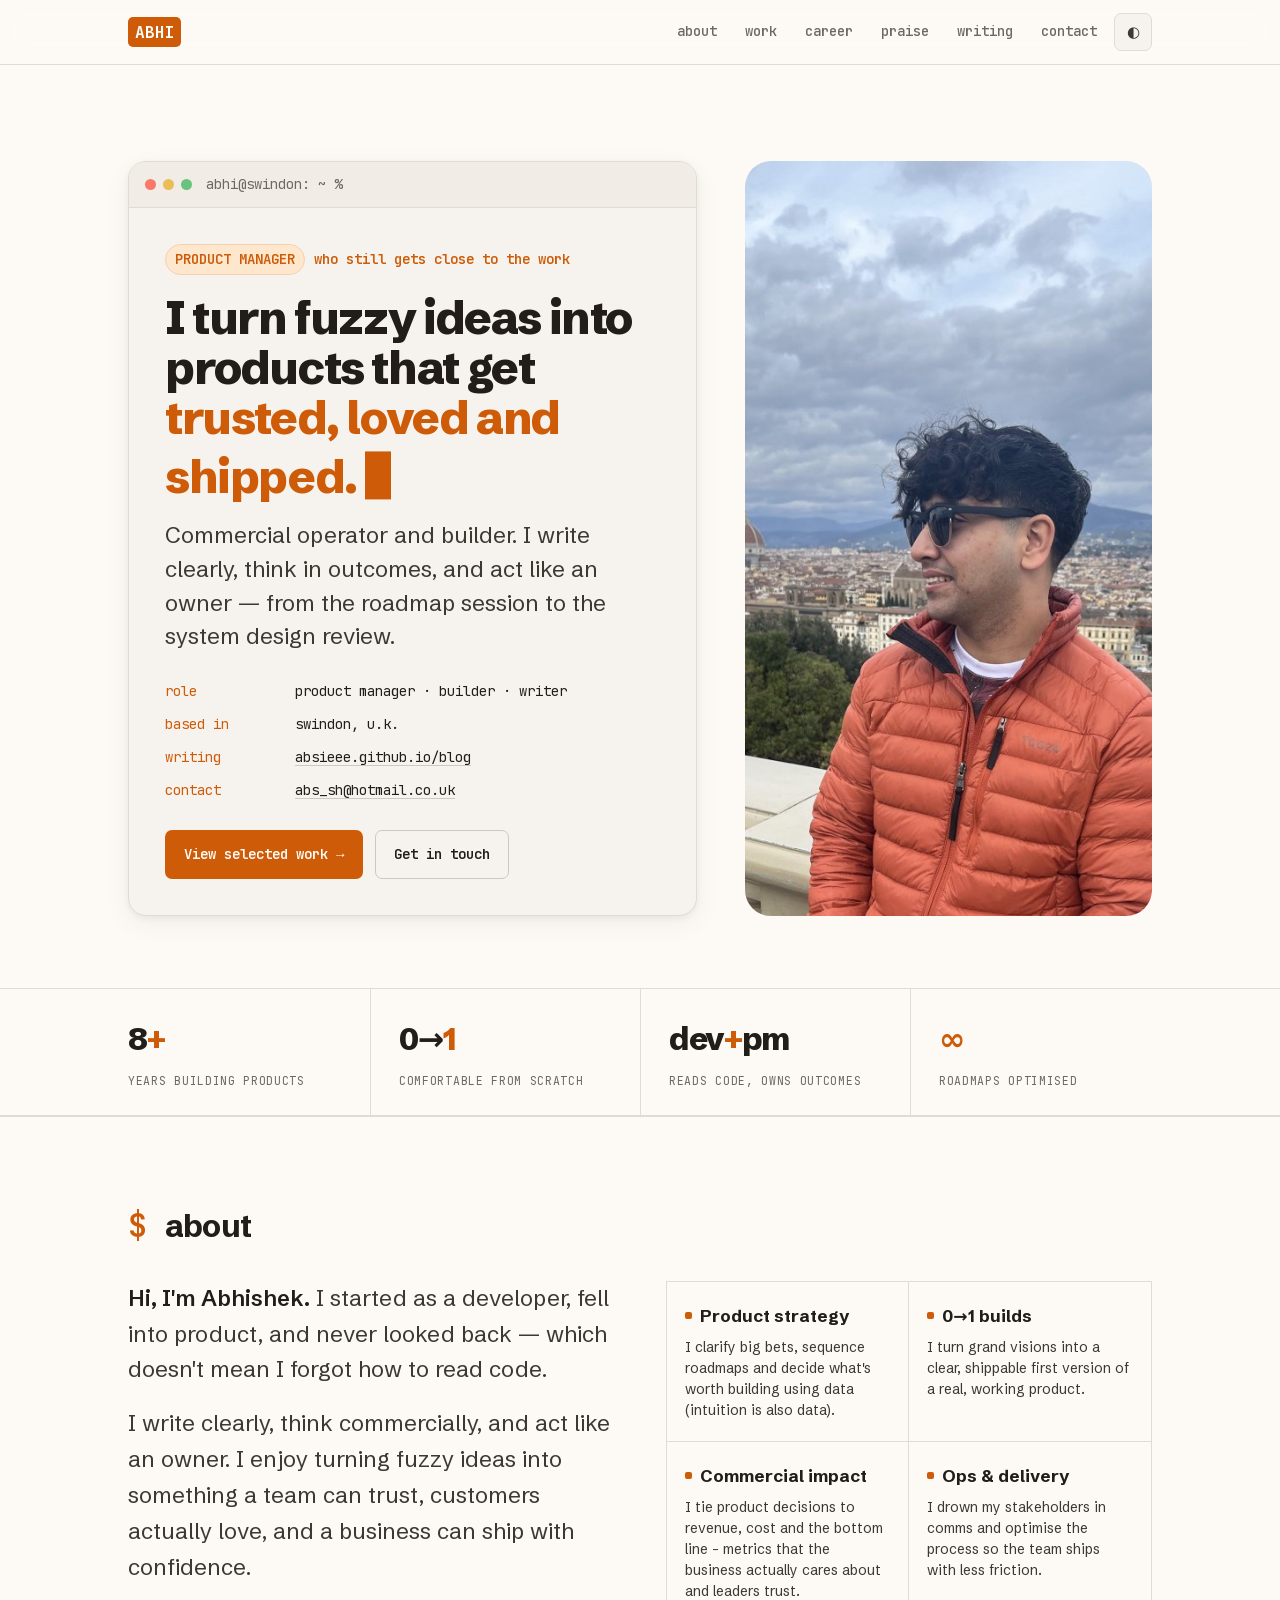
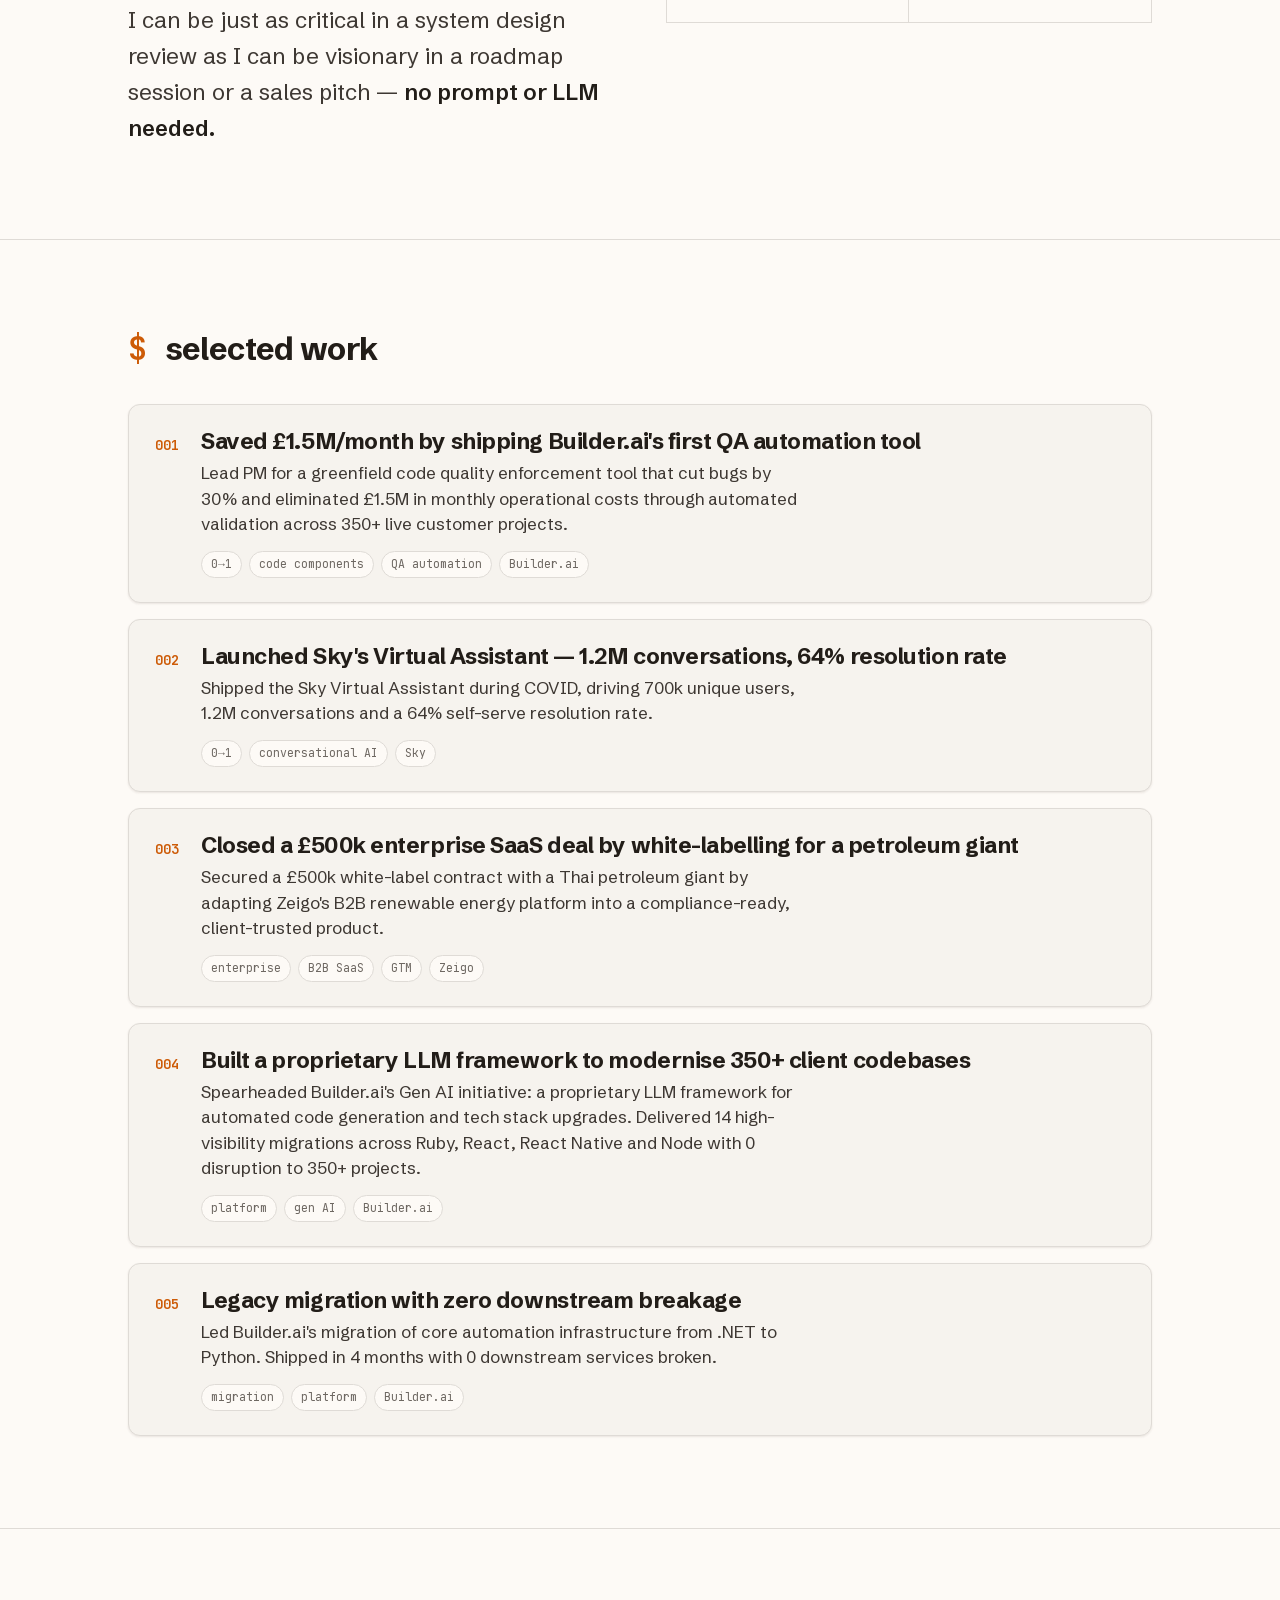
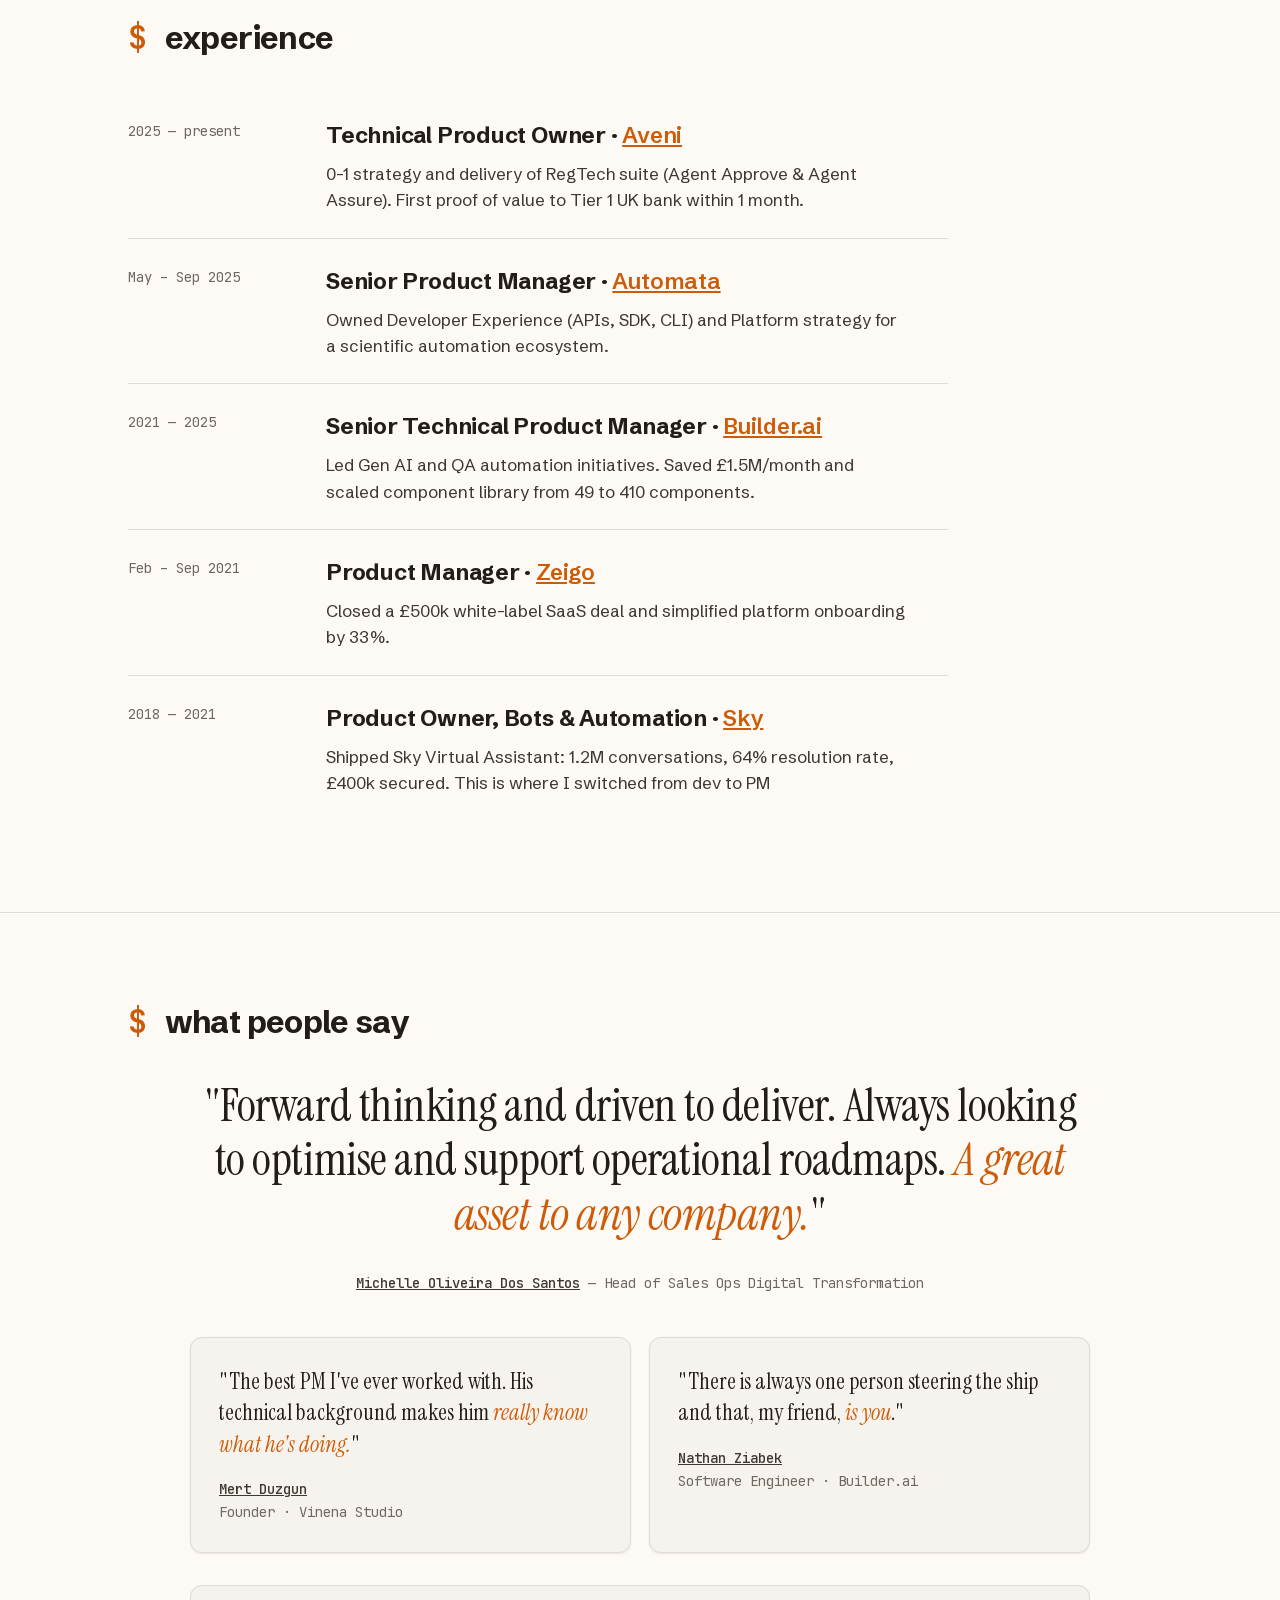
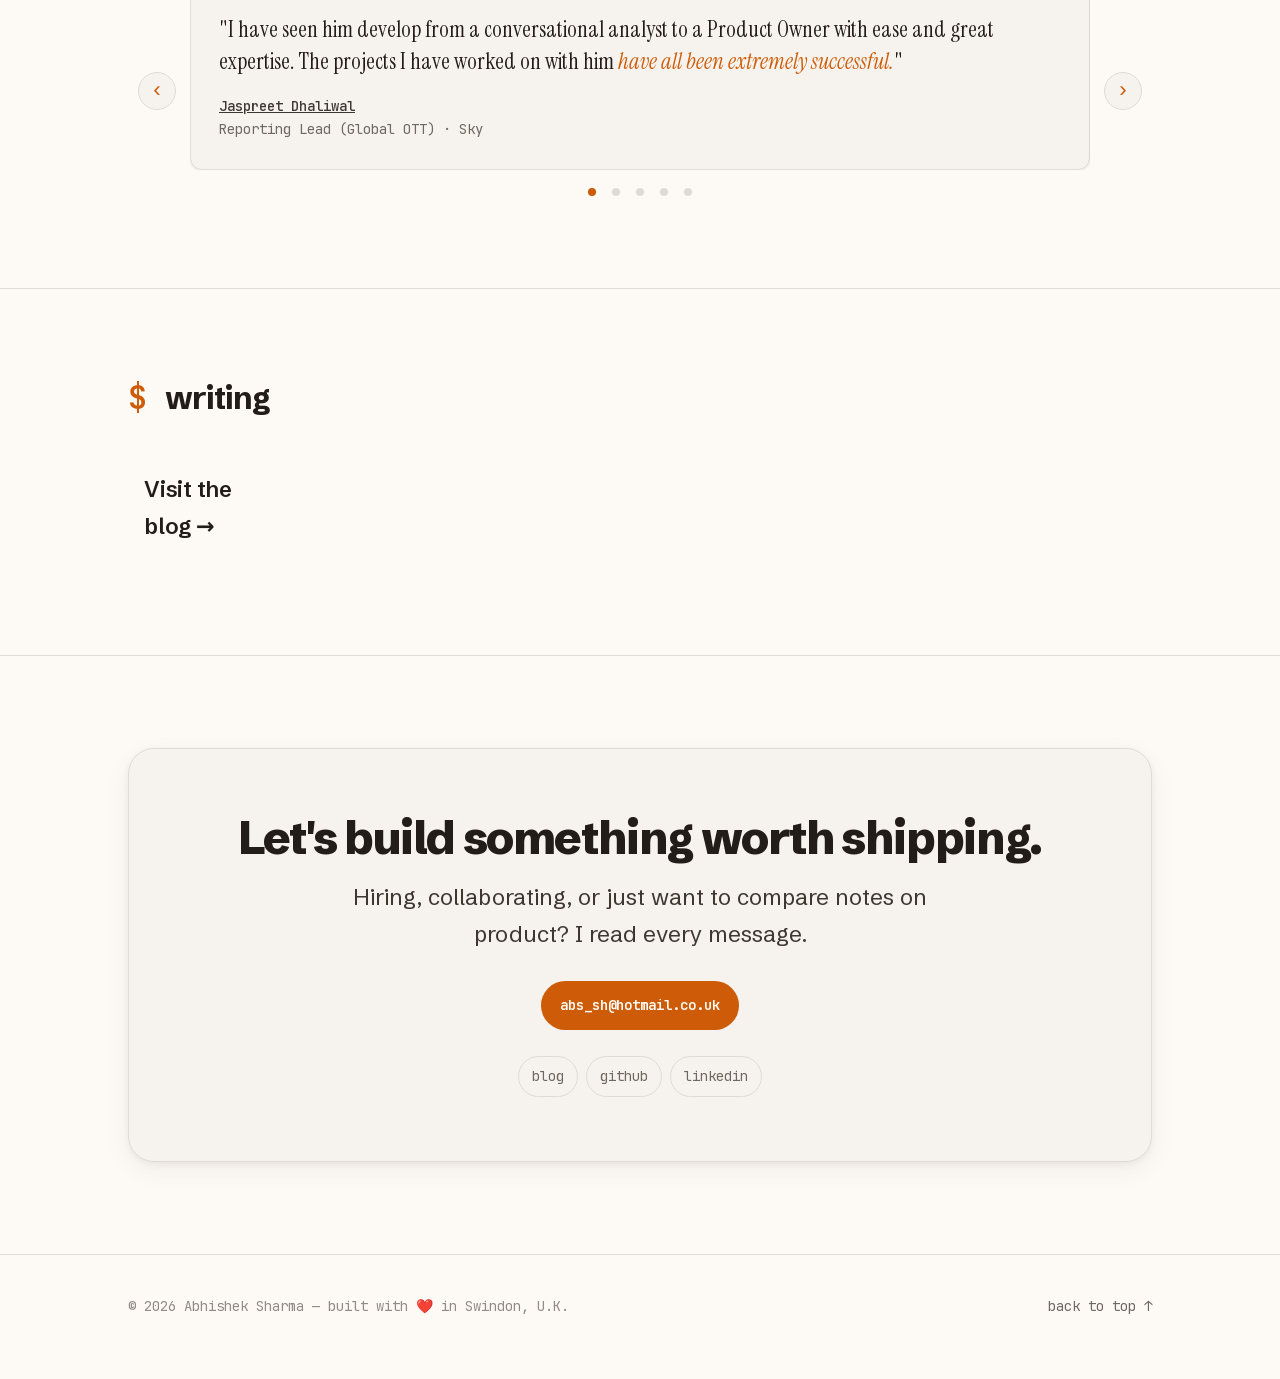
==== commit 82e17b50: "punch up capability card copy" ====
--- a/index.html
+++ b/index.html
@@ -6,10 +6,16 @@
 <title>Abhishek Sharma — Product Manager</title>
 <link rel="icon" href="favicon.svg" type="image/svg+xml">
 <meta name="description" content="Abhishek Sharma — product manager, builder, writer. Commercial operator who still gets close to the work.">
+<meta property="og:title" content="Abhishek Sharma — Product Manager">
+<meta property="og:description" content="Abhishek Sharma — product manager, builder, writer. Commercial operator who still gets close to the work.">
+<meta property="og:type" content="website">
+<meta property="og:url" content="https://absieee.github.io/">
+<meta property="og:image" content="https://absieee.github.io/images/photo.jpg">
+<meta name="twitter:card" content="summary">
+<link rel="preload" as="image" imagesrcset="images/photo-600.jpg 600w, images/photo.jpg 1200w" imagesizes="(max-width: 860px) 300px, 400px" fetchpriority="high">
 <link rel="stylesheet" href="css/fonts.css">
 <link rel="stylesheet" href="css/tokens.css">
 <link rel="stylesheet" href="css/main.css">
-<link rel="preload" as="image" imagesrcset="images/photo-600.jpg 600w, images/photo.jpg 1200w" imagesizes="(max-width: 860px) 300px, 400px">
 </head>
 <body>
 
@@ -84,10 +90,10 @@
           <p>I can be just as critical in a system design review as I can be visionary in a roadmap session or a sales pitch — <strong>no prompt or LLM needed.</strong></p>
         </div>
         <div class="caps">
-          <div class="cap-cell"><div class="h">Product strategy</div><p>Clarify the bets, sequence the roadmap, decide what's worth building.</p></div>
-          <div class="cap-cell"><div class="h">Discovery &amp; 0→1</div><p>Turn fuzzy ideas into a clear, shippable first version.</p></div>
-          <div class="cap-cell"><div class="h">Commercial impact</div><p>Tie product decisions to revenue, cost and the numbers leaders trust.</p></div>
-          <div class="cap-cell"><div class="h">Ops &amp; delivery</div><p>Optimise the process so the team ships with less friction.</p></div>
+          <div class="cap-cell"><div class="h">Product strategy</div><p>I clarify big bets, sequence roadmaps and decide what's worth building using data (intuition is also data).</p></div>
+          <div class="cap-cell"><div class="h">0→1 builds</div><p>I turn grand visions into a clear, shippable first version of a real, working product.</p></div>
+          <div class="cap-cell"><div class="h">Commercial impact</div><p>I tie product decisions to revenue, cost and the bottom line - metrics that the business actually cares about and leaders trust.</p></div>
+          <div class="cap-cell"><div class="h">Ops &amp; delivery</div><p> I drown my stakeholders in comms and optimise the process so the team ships with less friction.</p></div>
         </div>
       </div>
     </div>
--- a/css/fonts.css
+++ b/css/fonts.css
@@ -24,7 +24,7 @@
   font-style: normal;
   font-weight: 400;
   font-display: swap;
-  src: url("../fonts/schibsted-grotesk-400.woff2") format("woff2");
+  src: url("../fonts/schibsted-grotesk.woff2") format("woff2");
   unicode-range: U+0000-00FF, U+0131, U+0152-0153, U+02BB-02BC, U+02C6, U+02DA, U+02DC, U+0304, U+0308, U+0329, U+2000-206F, U+20AC, U+2122, U+2191, U+2193, U+2212, U+2215, U+FEFF, U+FFFD;
 }
 @font-face {
@@ -32,7 +32,7 @@
   font-style: normal;
   font-weight: 500;
   font-display: swap;
-  src: url("../fonts/schibsted-grotesk-500.woff2") format("woff2");
+  src: url("../fonts/schibsted-grotesk.woff2") format("woff2");
   unicode-range: U+0000-00FF, U+0131, U+0152-0153, U+02BB-02BC, U+02C6, U+02DA, U+02DC, U+0304, U+0308, U+0329, U+2000-206F, U+20AC, U+2122, U+2191, U+2193, U+2212, U+2215, U+FEFF, U+FFFD;
 }
 @font-face {
@@ -40,7 +40,7 @@
   font-style: normal;
   font-weight: 600;
   font-display: swap;
-  src: url("../fonts/schibsted-grotesk-600.woff2") format("woff2");
+  src: url("../fonts/schibsted-grotesk.woff2") format("woff2");
   unicode-range: U+0000-00FF, U+0131, U+0152-0153, U+02BB-02BC, U+02C6, U+02DA, U+02DC, U+0304, U+0308, U+0329, U+2000-206F, U+20AC, U+2122, U+2191, U+2193, U+2212, U+2215, U+FEFF, U+FFFD;
 }
 @font-face {
@@ -48,7 +48,7 @@
   font-style: normal;
   font-weight: 700;
   font-display: swap;
-  src: url("../fonts/schibsted-grotesk-700.woff2") format("woff2");
+  src: url("../fonts/schibsted-grotesk.woff2") format("woff2");
   unicode-range: U+0000-00FF, U+0131, U+0152-0153, U+02BB-02BC, U+02C6, U+02DA, U+02DC, U+0304, U+0308, U+0329, U+2000-206F, U+20AC, U+2122, U+2191, U+2193, U+2212, U+2215, U+FEFF, U+FFFD;
 }
 @font-face {
@@ -56,7 +56,7 @@
   font-style: normal;
   font-weight: 800;
   font-display: swap;
-  src: url("../fonts/schibsted-grotesk-800.woff2") format("woff2");
+  src: url("../fonts/schibsted-grotesk.woff2") format("woff2");
   unicode-range: U+0000-00FF, U+0131, U+0152-0153, U+02BB-02BC, U+02C6, U+02DA, U+02DC, U+0304, U+0308, U+0329, U+2000-206F, U+20AC, U+2122, U+2191, U+2193, U+2212, U+2215, U+FEFF, U+FFFD;
 }
 
@@ -66,7 +66,7 @@
   font-style: normal;
   font-weight: 400;
   font-display: swap;
-  src: url("../fonts/jetbrains-mono-400.woff2") format("woff2");
+  src: url("../fonts/jetbrains-mono.woff2") format("woff2");
   unicode-range: U+0000-00FF, U+0131, U+0152-0153, U+02BB-02BC, U+02C6, U+02DA, U+02DC, U+0304, U+0308, U+0329, U+2000-206F, U+20AC, U+2122, U+2191, U+2193, U+2212, U+2215, U+FEFF, U+FFFD;
 }
 @font-face {
@@ -74,7 +74,7 @@
   font-style: normal;
   font-weight: 500;
   font-display: swap;
-  src: url("../fonts/jetbrains-mono-500.woff2") format("woff2");
+  src: url("../fonts/jetbrains-mono.woff2") format("woff2");
   unicode-range: U+0000-00FF, U+0131, U+0152-0153, U+02BB-02BC, U+02C6, U+02DA, U+02DC, U+0304, U+0308, U+0329, U+2000-206F, U+20AC, U+2122, U+2191, U+2193, U+2212, U+2215, U+FEFF, U+FFFD;
 }
 @font-face {
@@ -82,7 +82,7 @@
   font-style: normal;
   font-weight: 600;
   font-display: swap;
-  src: url("../fonts/jetbrains-mono-600.woff2") format("woff2");
+  src: url("../fonts/jetbrains-mono.woff2") format("woff2");
   unicode-range: U+0000-00FF, U+0131, U+0152-0153, U+02BB-02BC, U+02C6, U+02DA, U+02DC, U+0304, U+0308, U+0329, U+2000-206F, U+20AC, U+2122, U+2191, U+2193, U+2212, U+2215, U+FEFF, U+FFFD;
 }
 @font-face {
@@ -90,6 +90,6 @@
   font-style: normal;
   font-weight: 700;
   font-display: swap;
-  src: url("../fonts/jetbrains-mono-700.woff2") format("woff2");
+  src: url("../fonts/jetbrains-mono.woff2") format("woff2");
   unicode-range: U+0000-00FF, U+0131, U+0152-0153, U+02BB-02BC, U+02C6, U+02DA, U+02DC, U+0304, U+0308, U+0329, U+2000-206F, U+20AC, U+2122, U+2191, U+2193, U+2212, U+2215, U+FEFF, U+FFFD;
 }
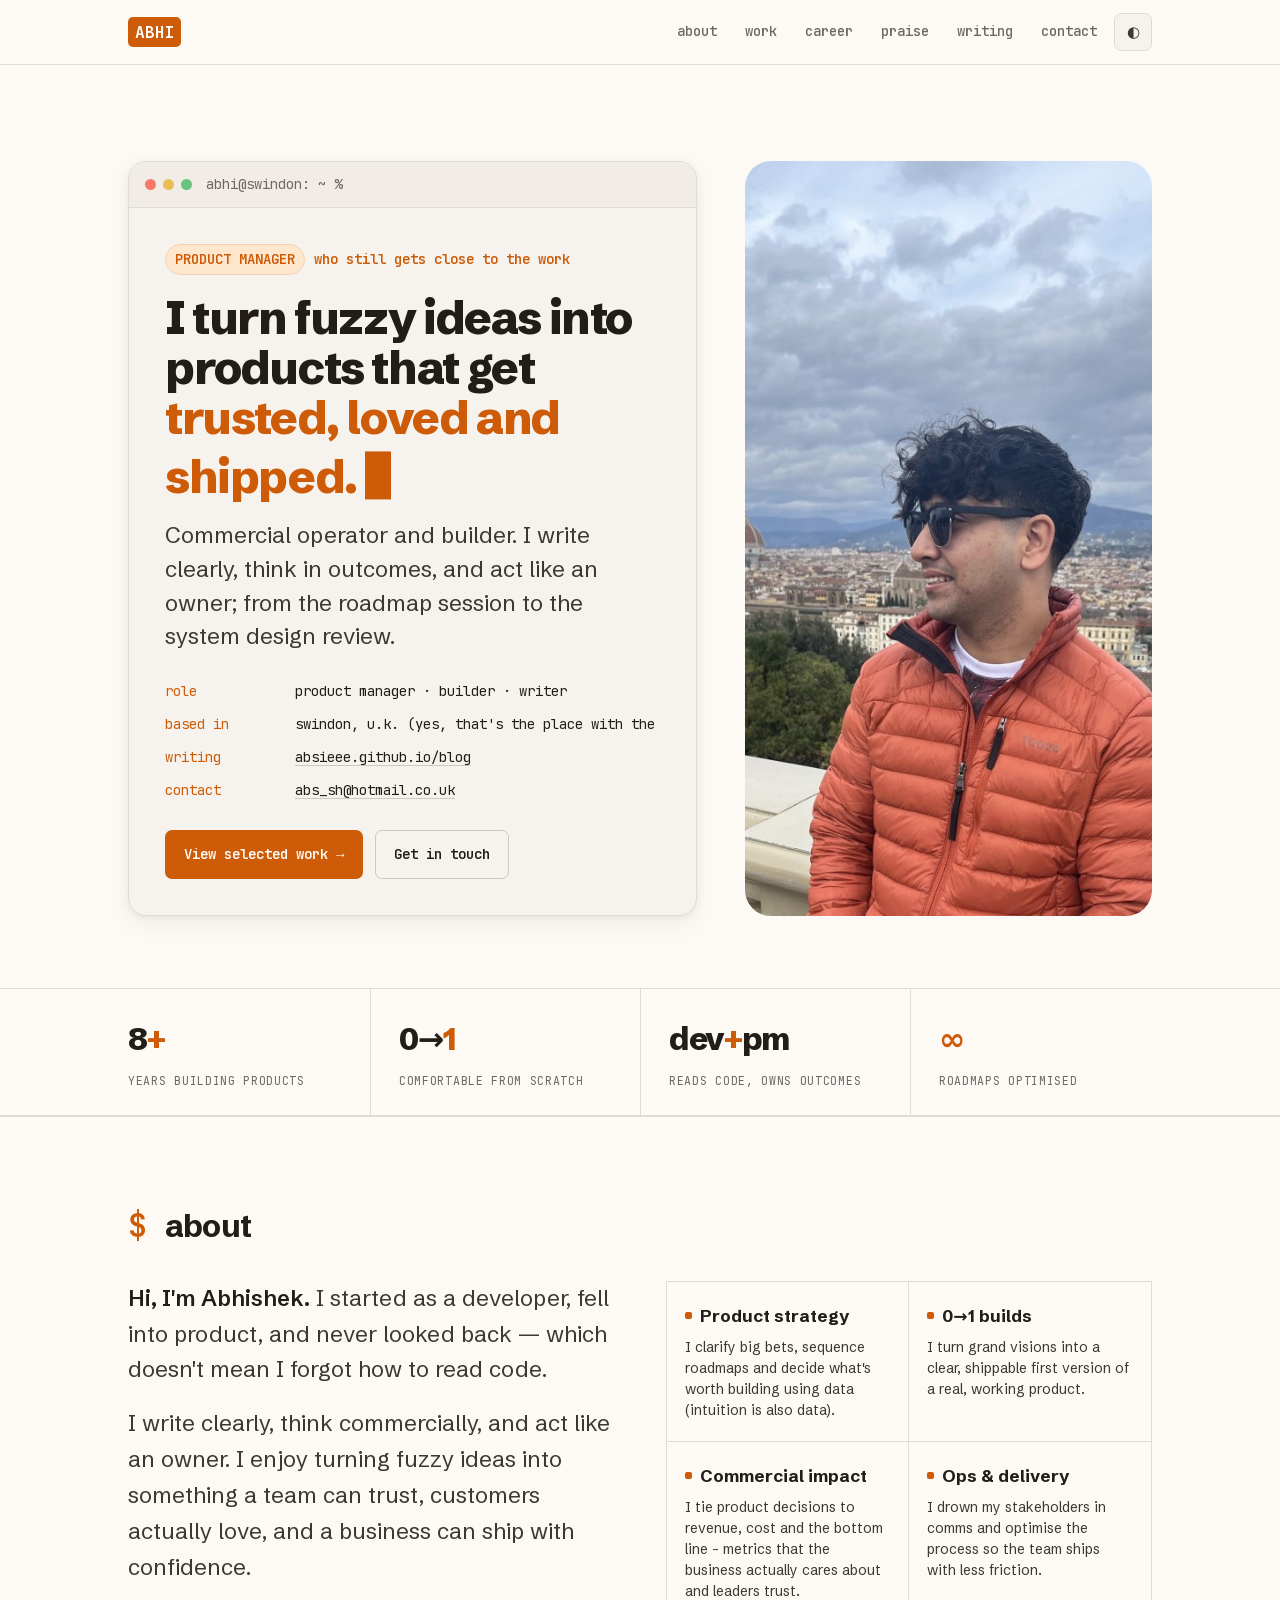
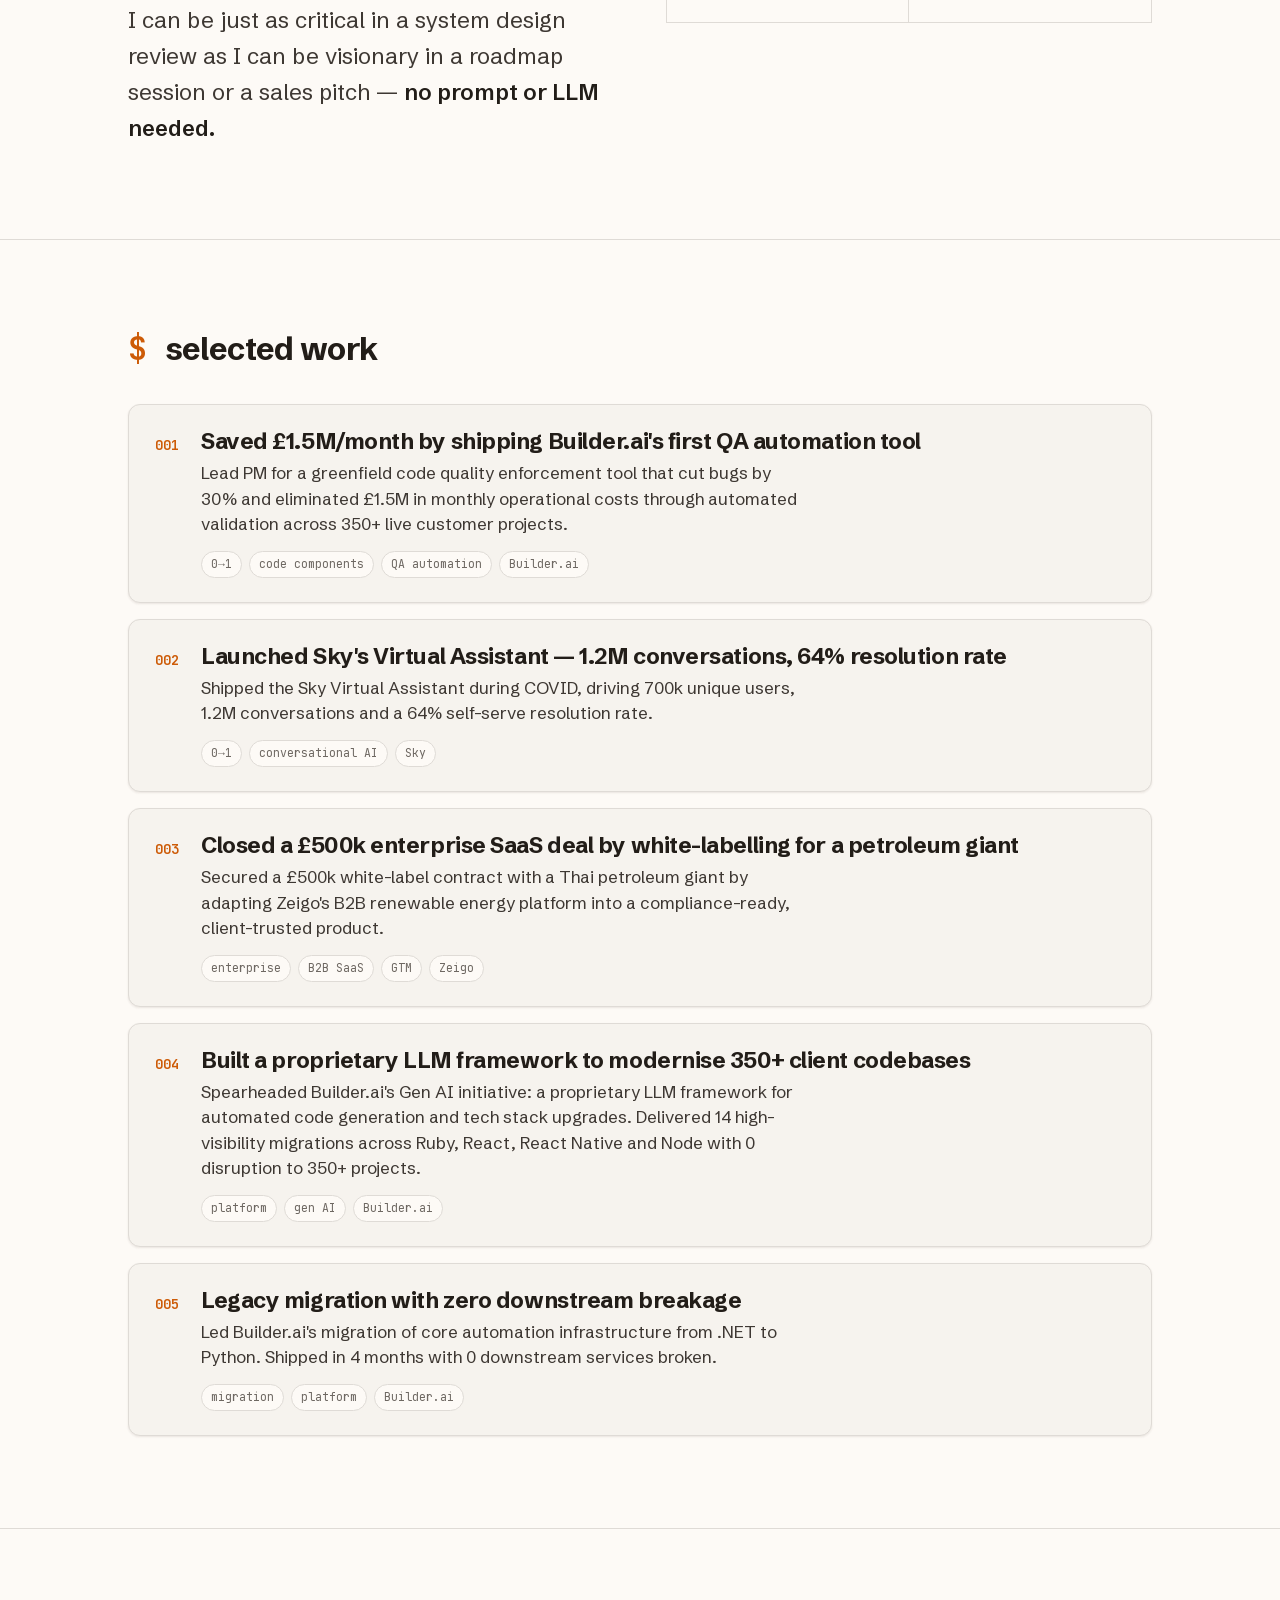
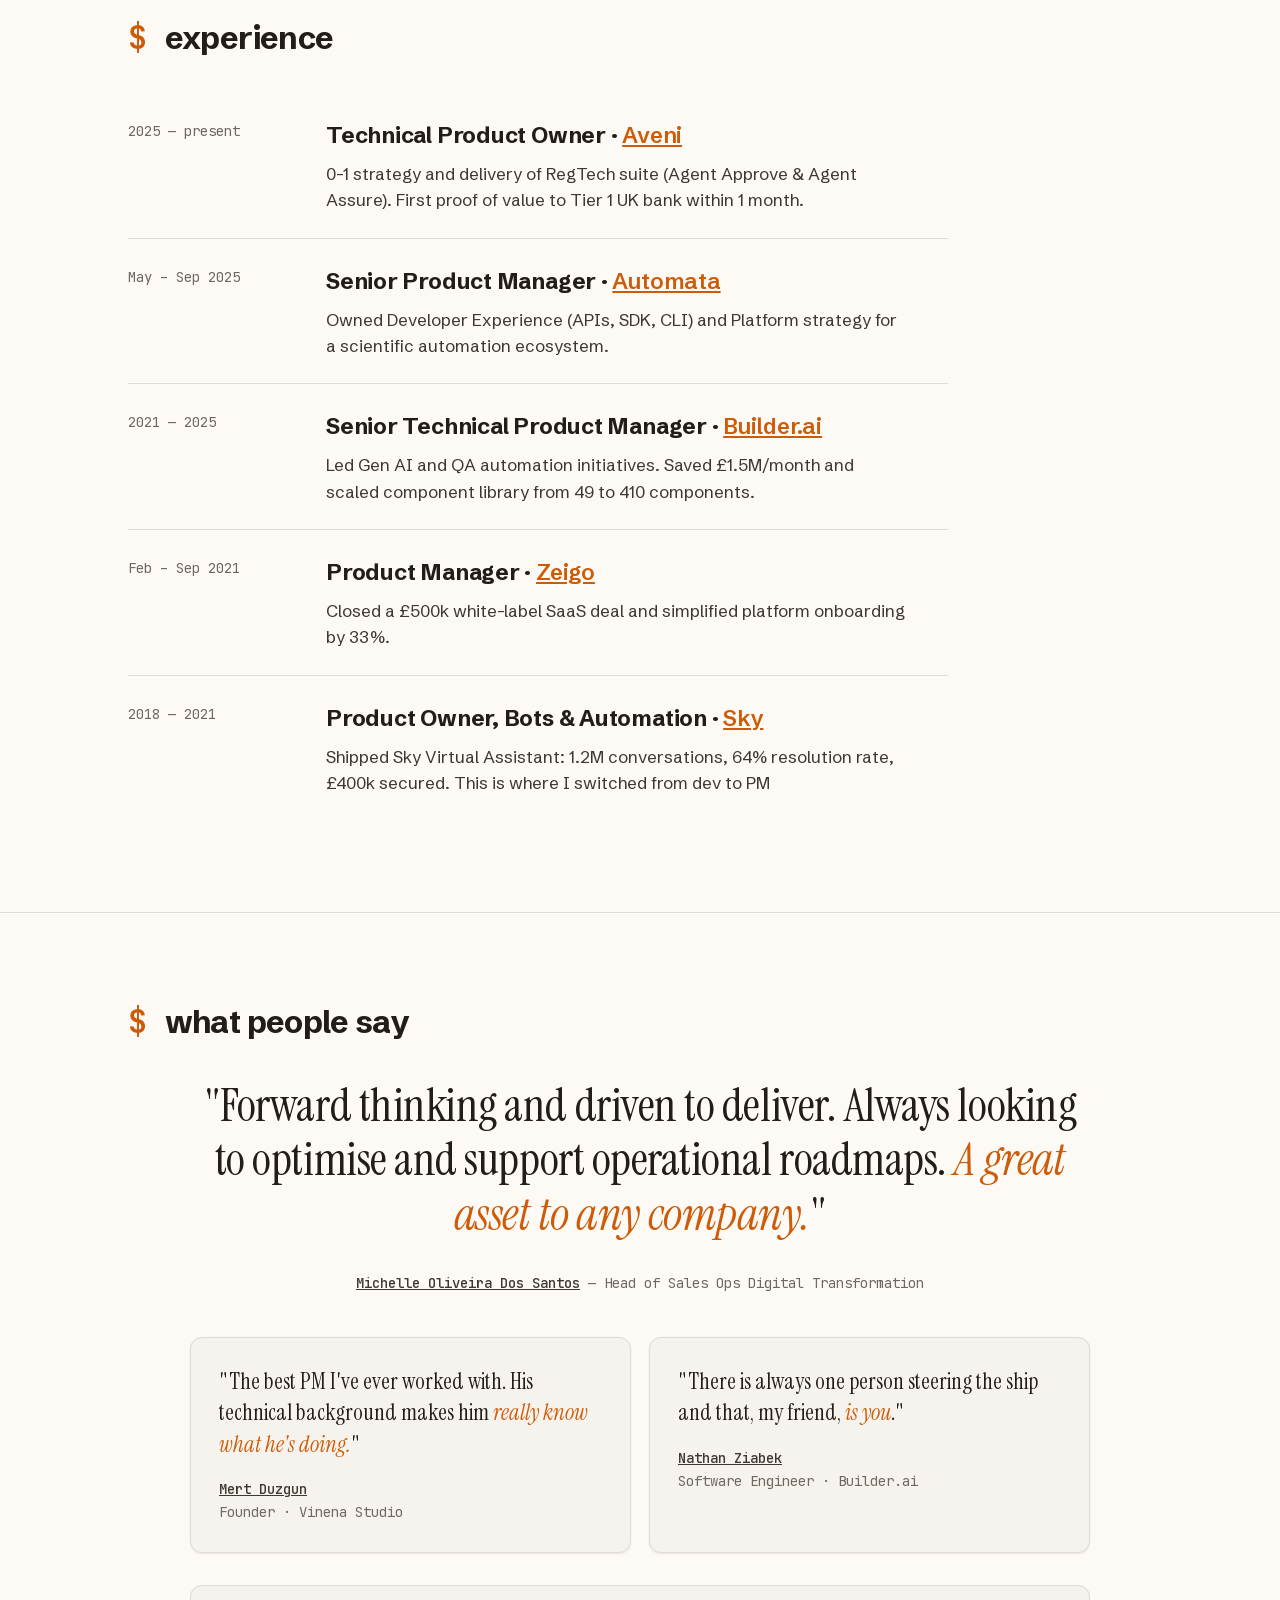
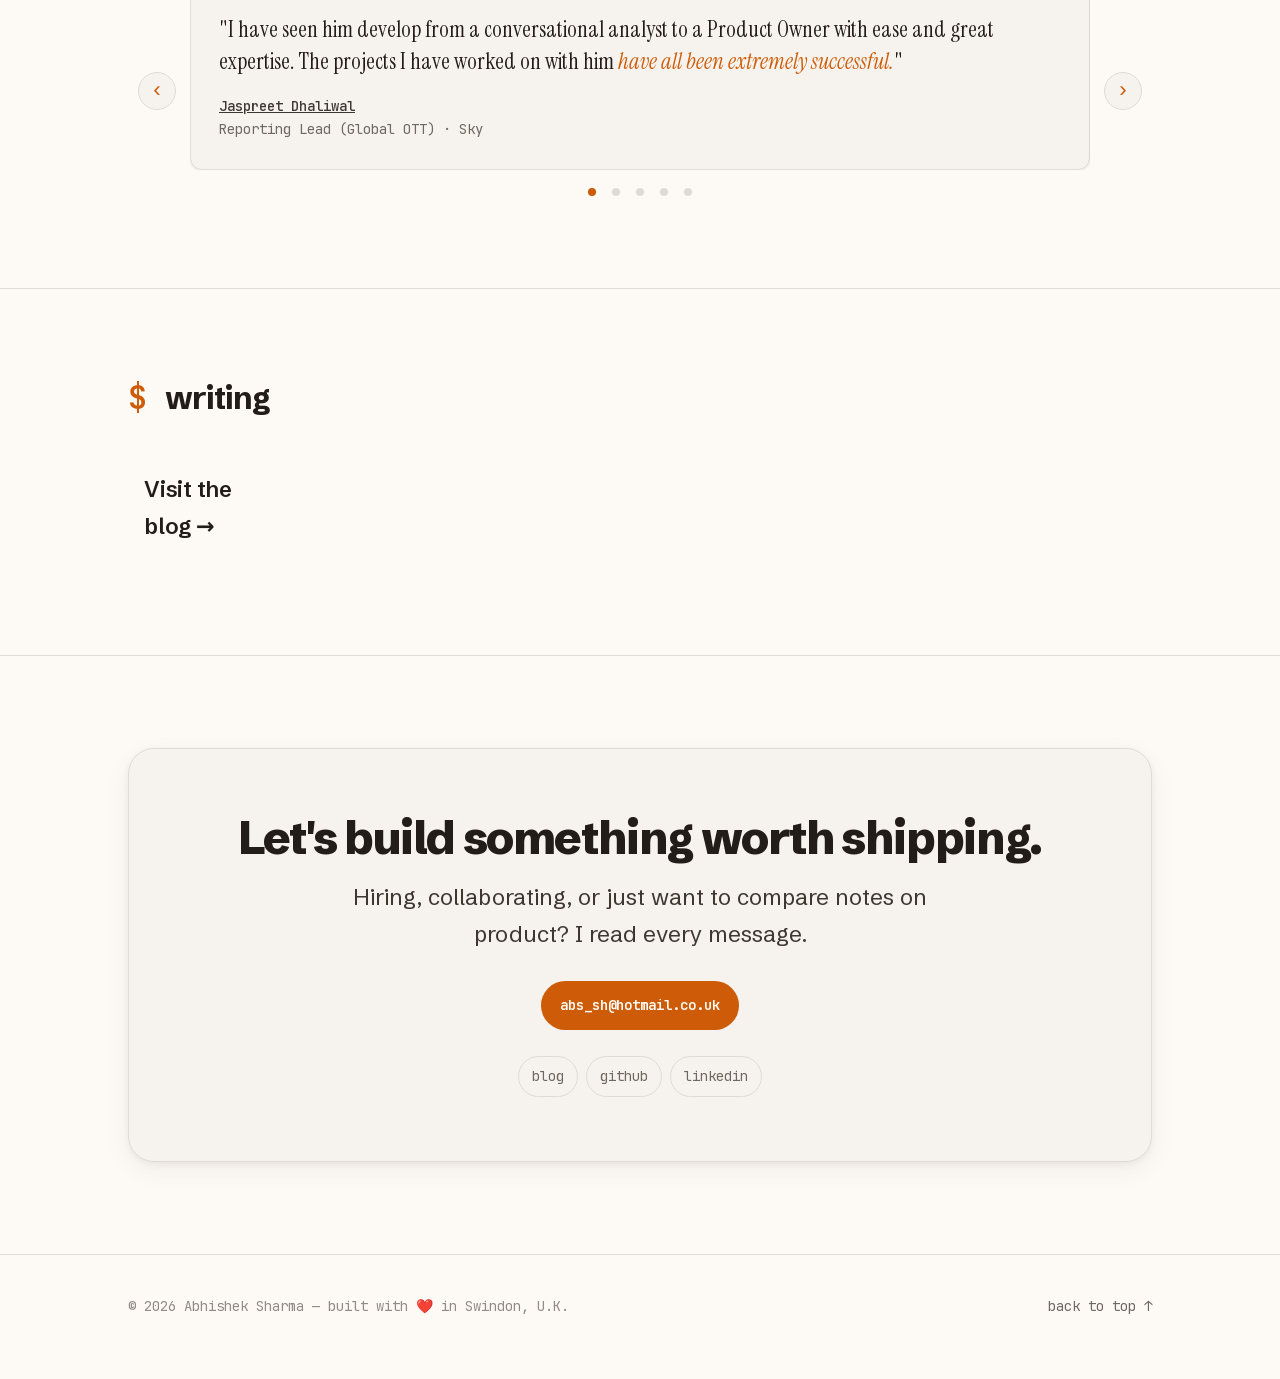
==== commit 307b790c: "404 dark mode, og:image dimensions and alt, sitemap lastmod" ====
--- a/index.html
+++ b/index.html
@@ -11,6 +11,9 @@
 <meta property="og:type" content="website">
 <meta property="og:url" content="https://absieee.github.io/">
 <meta property="og:image" content="https://absieee.github.io/images/photo.jpg">
+<meta property="og:image:width" content="1200">
+<meta property="og:image:height" content="1714">
+<meta property="og:image:alt" content="Portrait of Abhishek Sharma">
 <meta name="twitter:card" content="summary">
 <link rel="preload" as="image" imagesrcset="images/photo-600.jpg 600w, images/photo.jpg 1200w" imagesizes="(max-width: 860px) 300px, 400px" fetchpriority="high">
 <link rel="stylesheet" href="css/fonts.css">
@@ -47,11 +50,11 @@
         <div class="term-body">
           <div class="kicker"><span class="pill">PRODUCT MANAGER</span> who still gets close to the work</div>
           <h1 class="headline">I turn fuzzy ideas into products that get <em>trusted, loved and shipped.</em><span class="caret"></span></h1>
-          <p class="sub">Commercial operator and builder. I write clearly, think in outcomes, and act like an owner — from the roadmap session to the system design review.</p>
+          <p class="sub">Commercial operator and builder. I write clearly, think in outcomes, and act like an owner; from the roadmap session to the system design review.</p>
 
           <div class="meta-list">
             <div class="meta-row"><span class="k">role</span><span class="v">product manager · builder · writer</span></div>
-            <div class="meta-row"><span class="k">based in</span><span class="v">swindon, u.k.</span></div>
+            <div class="meta-row"><span class="k">based in</span><span class="v">swindon, u.k. (yes, that's the place with the </span></div>
             <div class="meta-row"><span class="k">writing</span><span class="v"><a href="https://absieee.github.io/blog">absieee.github.io/blog</a></span></div>
             <div class="meta-row"><span class="k">contact</span><span class="v"><a href="mailto:abs_sh@hotmail.co.uk">abs_sh@hotmail.co.uk</a></span></div>
           </div>
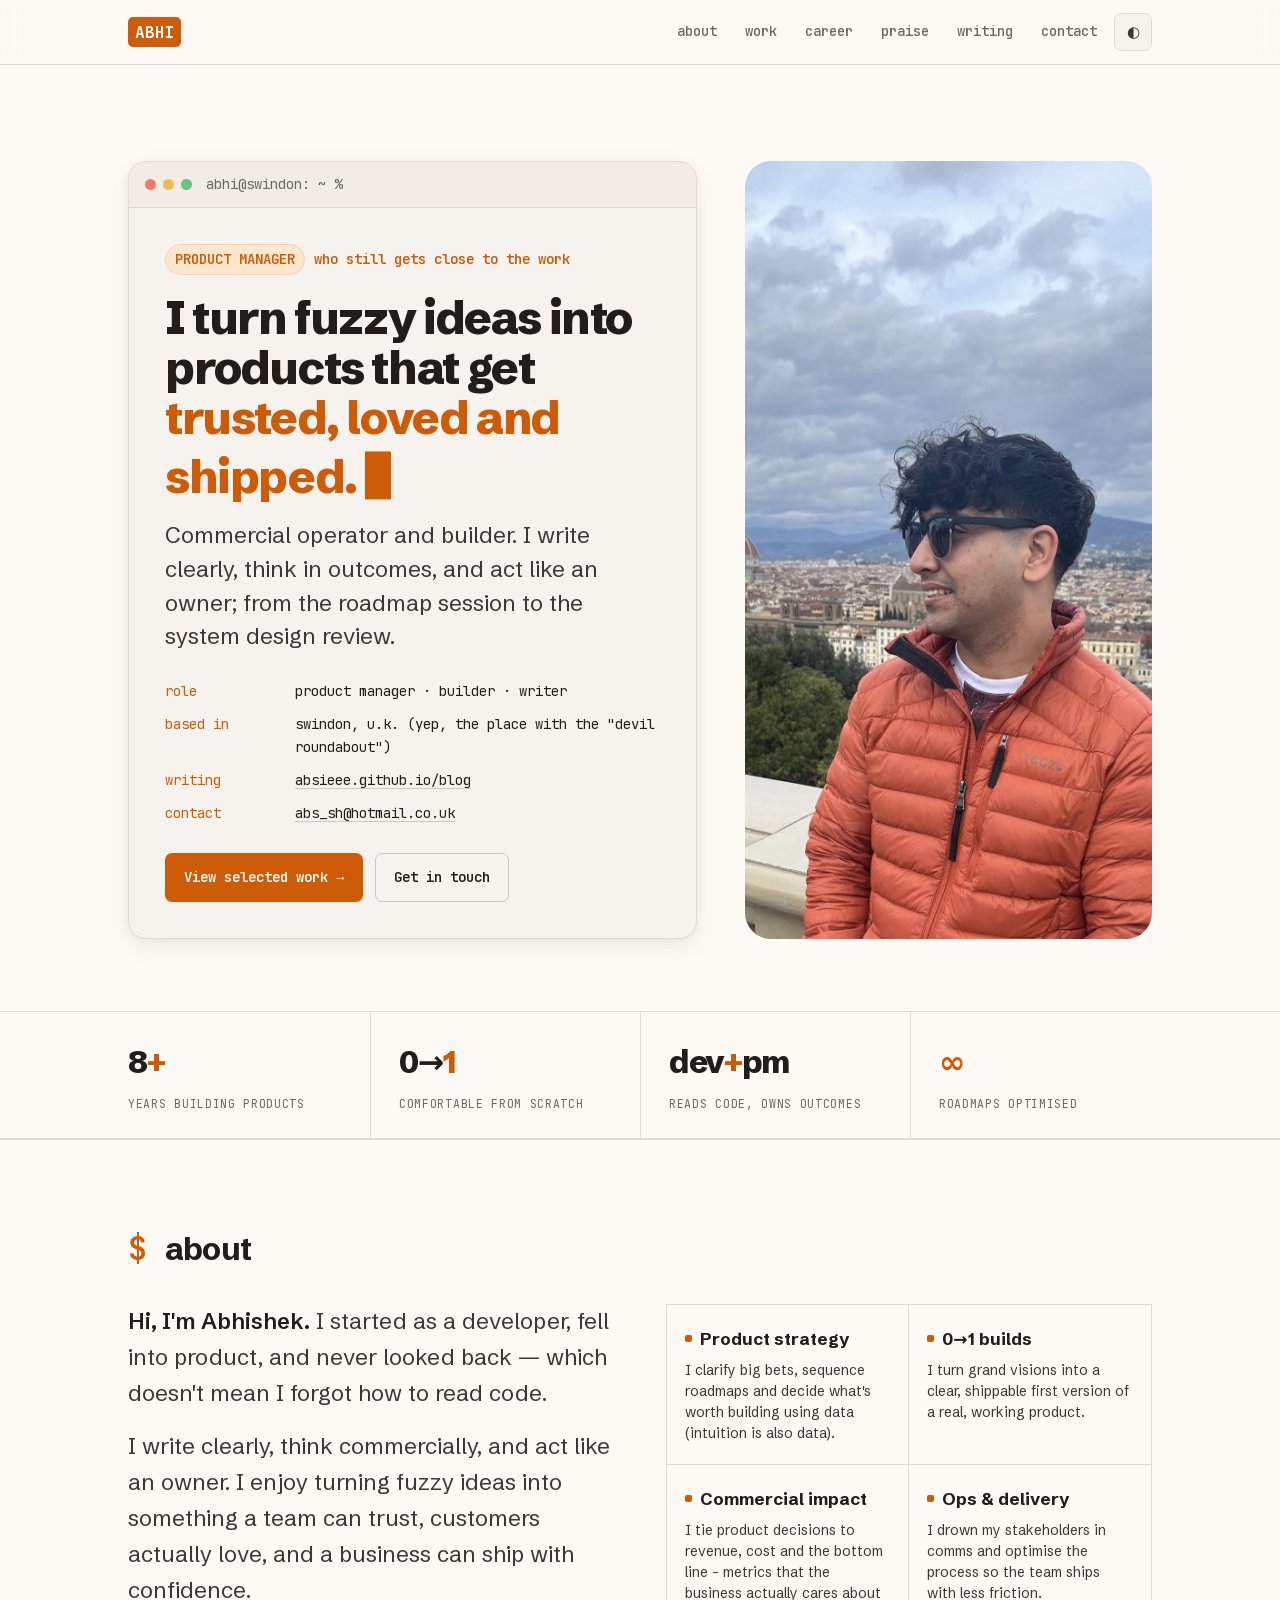
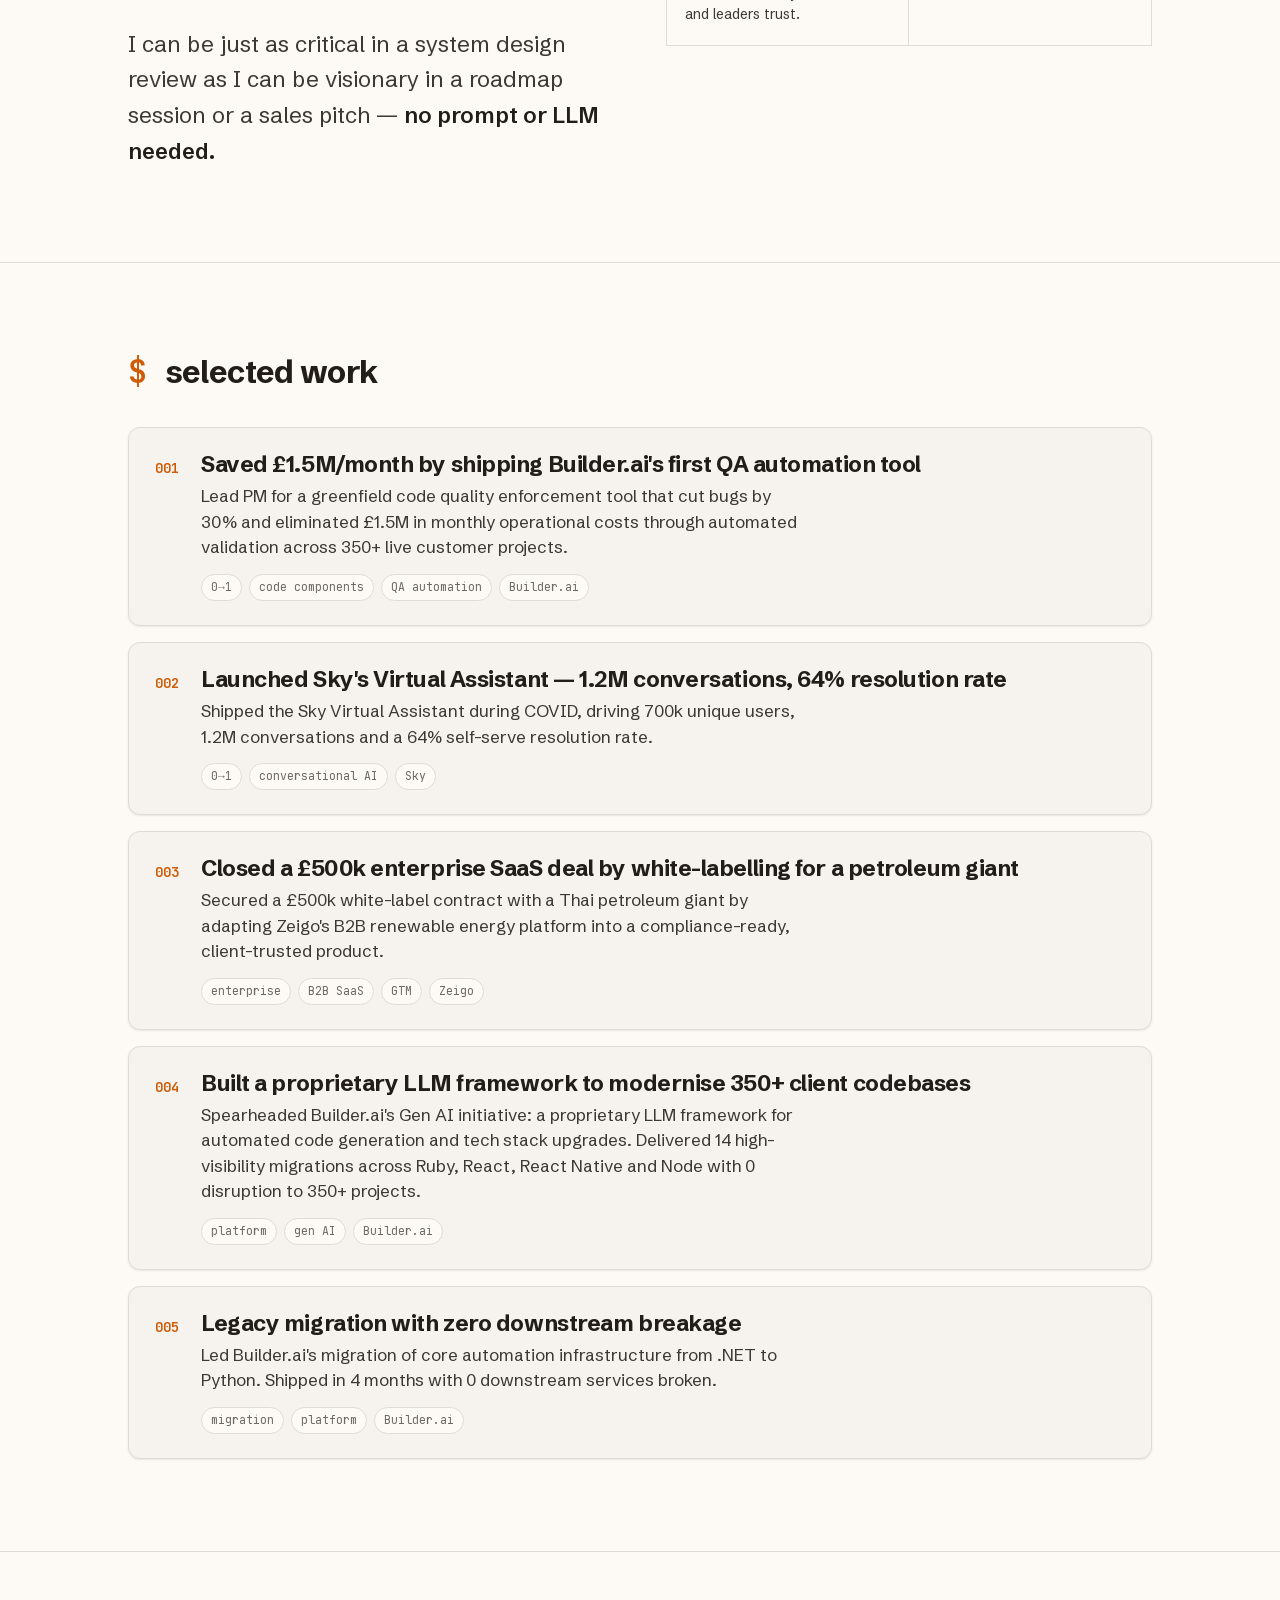
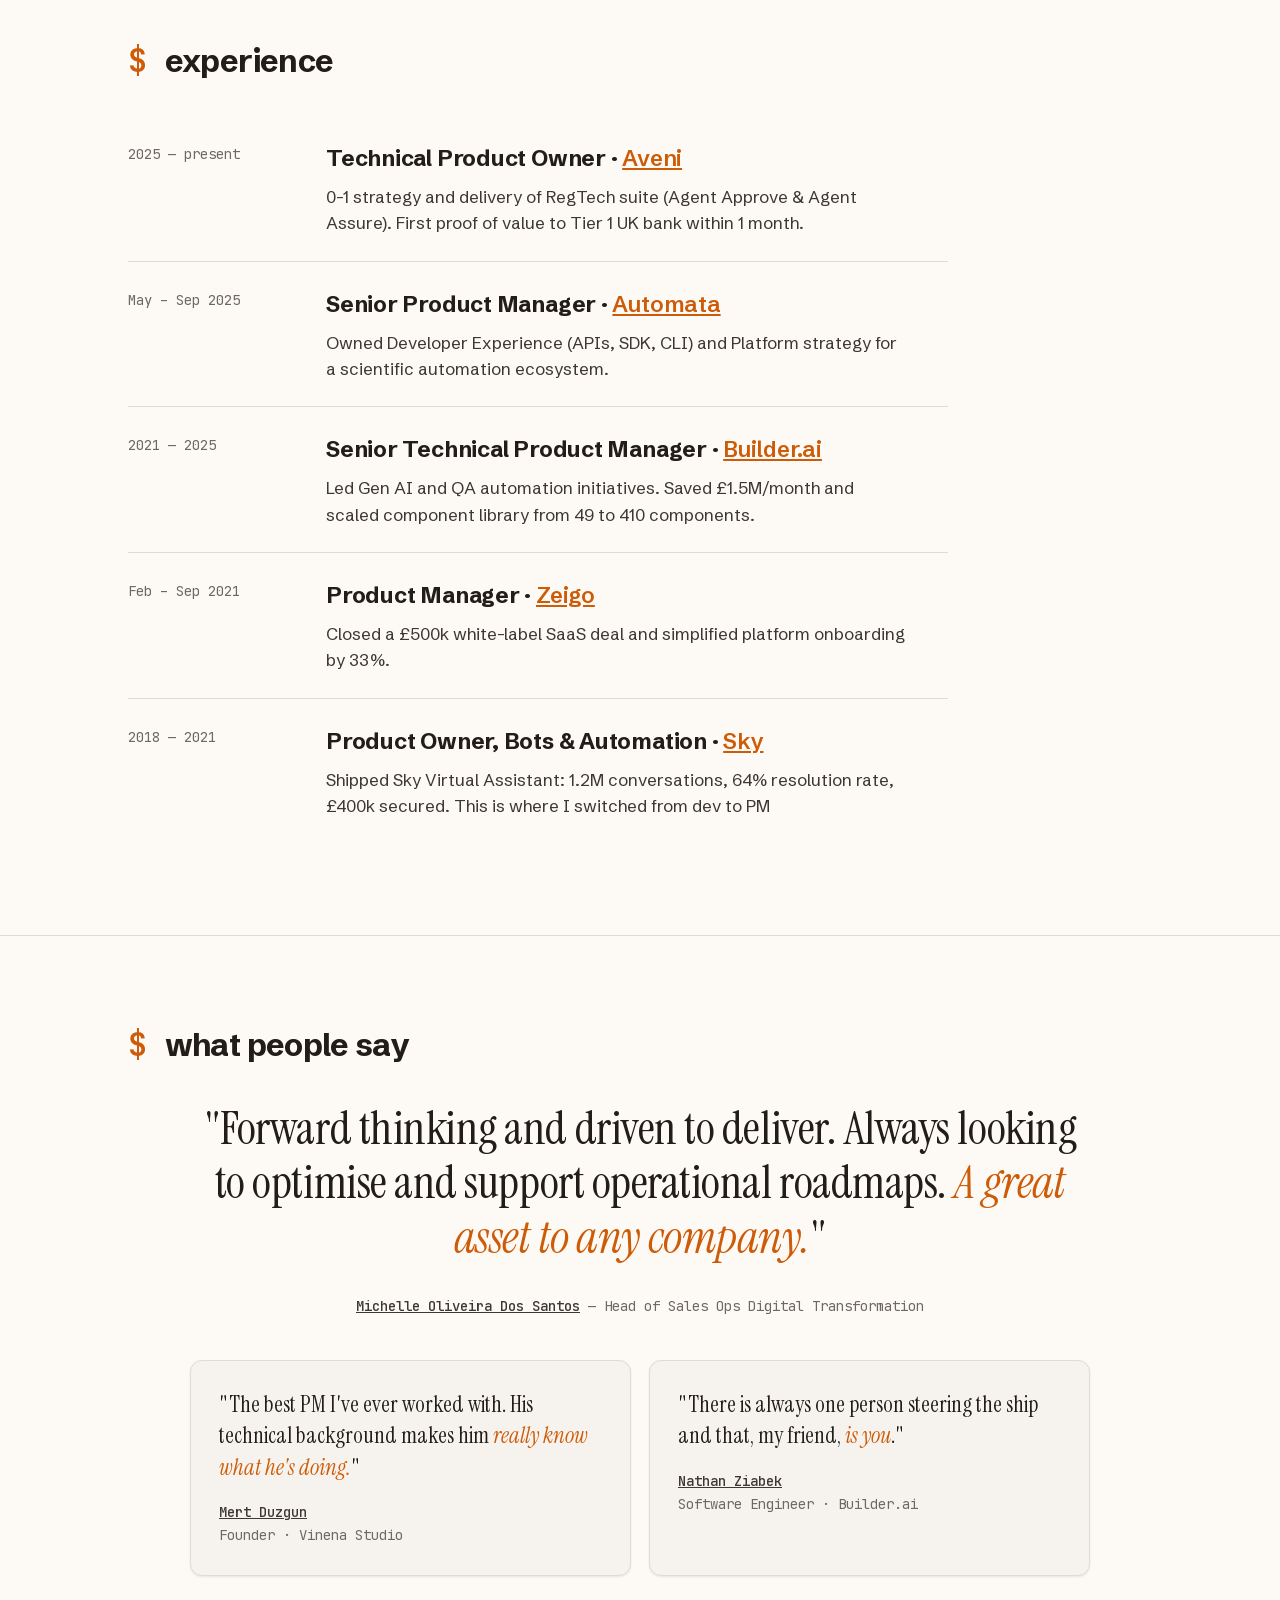
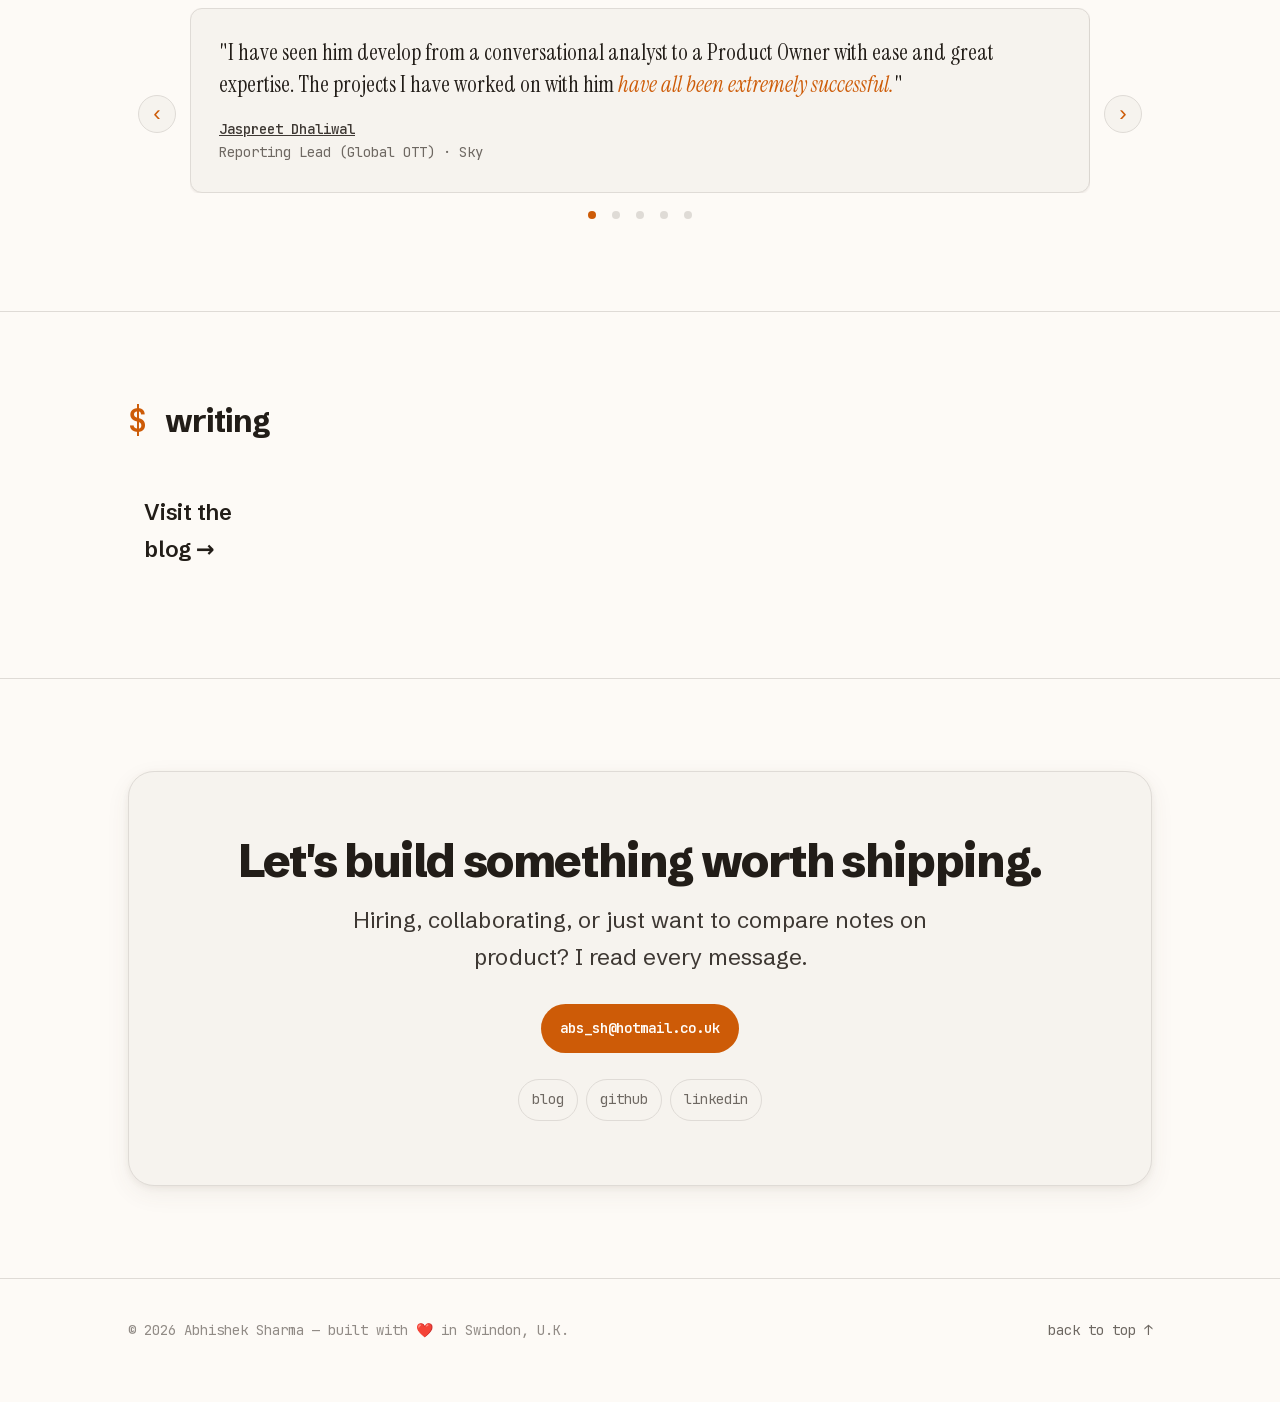
==== commit 2b04c042: "finish based-in quip: devil roundabout" ====
--- a/index.html
+++ b/index.html
@@ -33,9 +33,25 @@
       <a href="#writing">writing</a>
       <a class="cta" href="#contact">contact</a>
       <button class="toggle" id="themeBtn" aria-label="Toggle theme" title="Toggle light / dark">◐</button>
+      <button class="toggle menu-btn" id="menuBtn" aria-label="Open menu" aria-expanded="false">☰</button>
     </nav>
   </div>
 </header>
+
+<div class="mobile-menu" id="mobileMenu" role="dialog" aria-label="Navigation" hidden>
+  <div class="wrap mobile-menu-head">
+    <a class="brand" href="#top"><b>ABHI</b></a>
+    <button class="toggle" id="menuClose" aria-label="Close menu">✕</button>
+  </div>
+  <nav class="mobile-menu-links">
+    <a href="#about">about</a>
+    <a href="#work">work</a>
+    <a href="#experience">career</a>
+    <a href="#words">praise</a>
+    <a href="#writing">writing</a>
+    <a class="cta" href="#contact">contact →</a>
+  </nav>
+</div>
 
 <main id="top">
 
@@ -54,7 +70,7 @@
 
           <div class="meta-list">
             <div class="meta-row"><span class="k">role</span><span class="v">product manager · builder · writer</span></div>
-            <div class="meta-row"><span class="k">based in</span><span class="v">swindon, u.k. (yes, that's the place with the </span></div>
+            <div class="meta-row"><span class="k">based in</span><span class="v">swindon, u.k. (yep, the place with the "devil roundabout")</span></div>
             <div class="meta-row"><span class="k">writing</span><span class="v"><a href="https://absieee.github.io/blog">absieee.github.io/blog</a></span></div>
             <div class="meta-row"><span class="k">contact</span><span class="v"><a href="mailto:abs_sh@hotmail.co.uk">abs_sh@hotmail.co.uk</a></span></div>
           </div>
--- a/css/main.css
+++ b/css/main.css
@@ -72,7 +72,46 @@
   font-size: 15px;
 }
 .toggle:hover { border-color: var(--border-2); color: var(--accent); }
-@media (max-width: 740px) { nav.top a:not(.cta) { display: none; } }
+.menu-btn { display: none; }
+@media (max-width: 740px) {
+  nav.top a { display: none; }
+  .menu-btn { display: inline-grid; }
+}
+
+/* ---- mobile menu overlay ---- */
+.mobile-menu {
+  position: fixed;
+  inset: 0;
+  z-index: 100;
+  background: var(--bg);
+  display: flex;
+  flex-direction: column;
+}
+.mobile-menu[hidden] { display: none; }
+.mobile-menu-head {
+  display: flex;
+  align-items: center;
+  justify-content: space-between;
+  height: 64px;
+  width: 100%;
+}
+.mobile-menu-links { display: flex; flex-direction: column; padding: 18px 28px; }
+.mobile-menu-links a {
+  font-family: var(--font-mono);
+  font-size: var(--step-1);
+  font-weight: 500;
+  color: var(--text);
+  text-decoration: none;
+  padding: 14px 0;
+  min-height: 48px;
+  display: flex;
+  align-items: center;
+  border-top: 1px solid var(--border);
+}
+.mobile-menu-links a:first-child { border-top: none; }
+.mobile-menu-links a::before { content: "$ "; color: var(--accent); font-weight: 600; margin-right: 8px; }
+.mobile-menu-links a.cta { color: var(--accent); font-weight: 700; }
+body.menu-open { overflow: hidden; }
 
 /* ---- hero ---- */
 .hero { padding: clamp(48px, 8vw, 96px) 0 0; }
